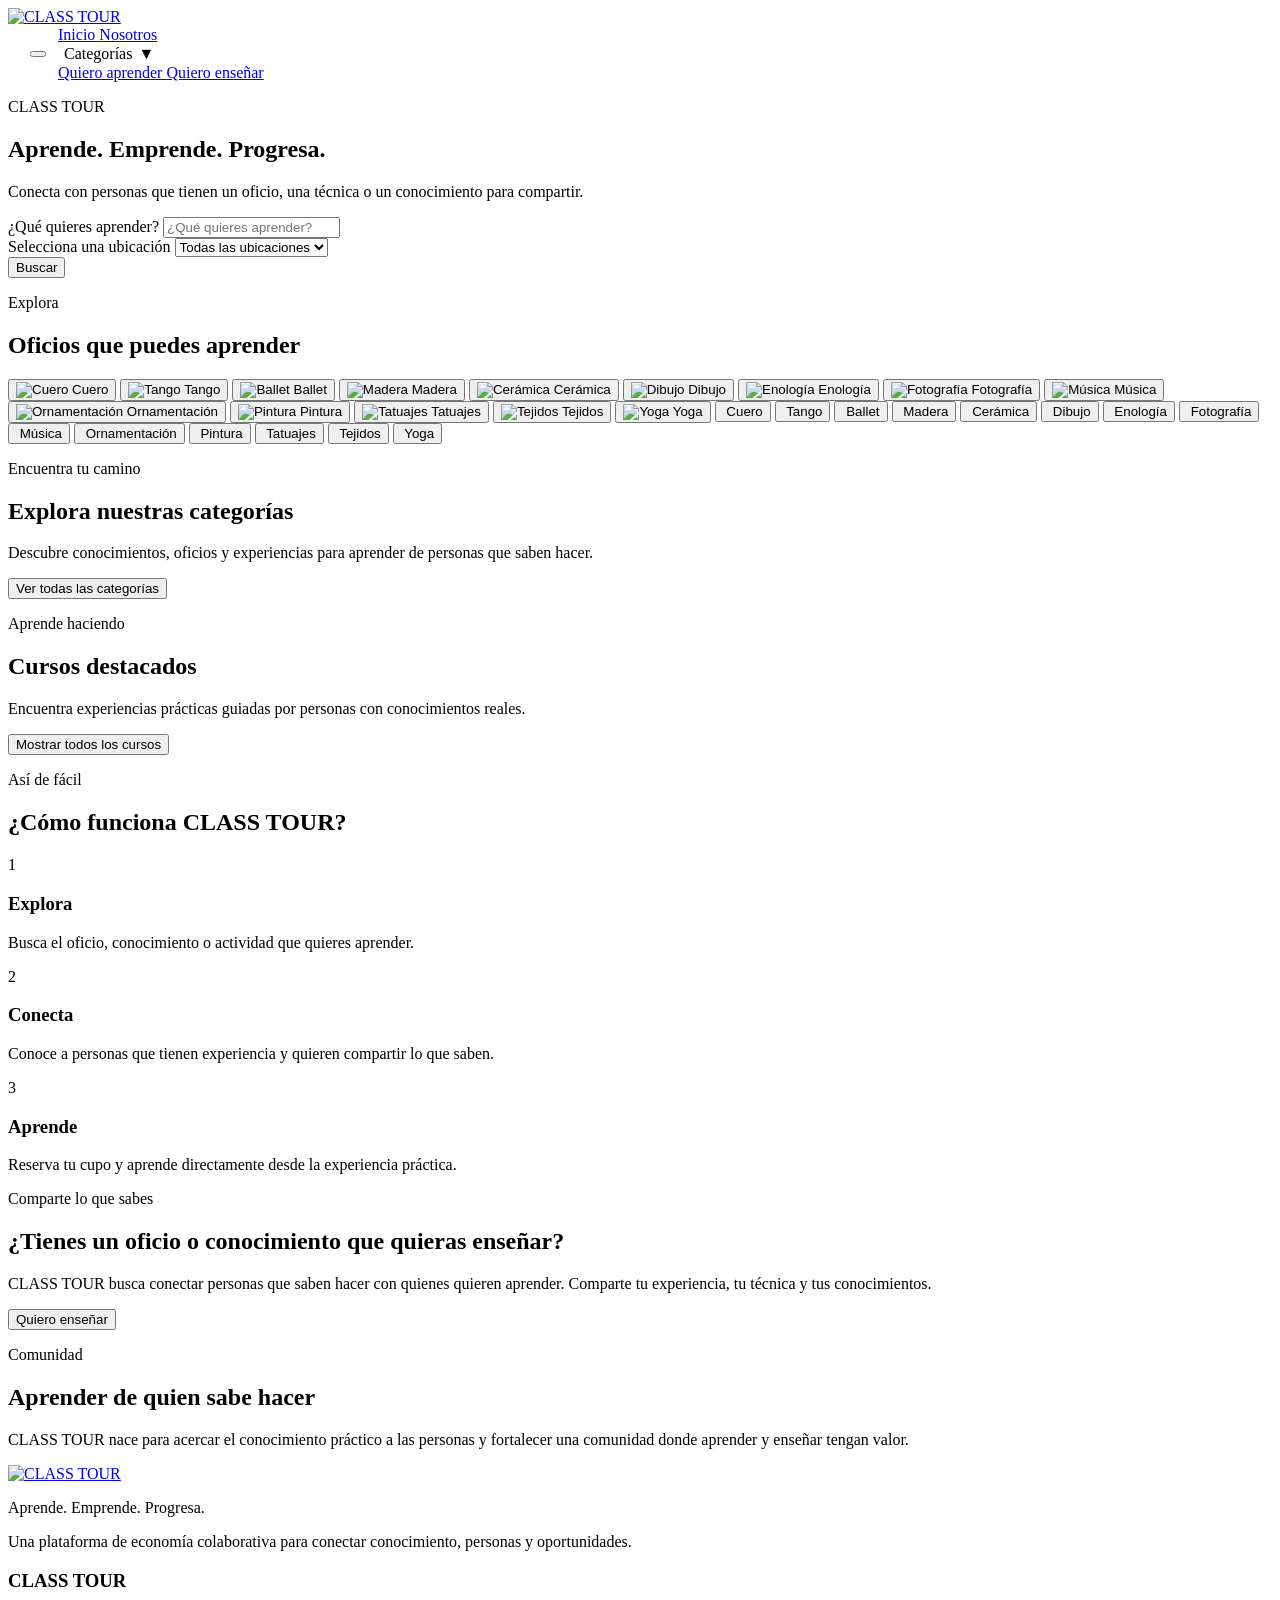
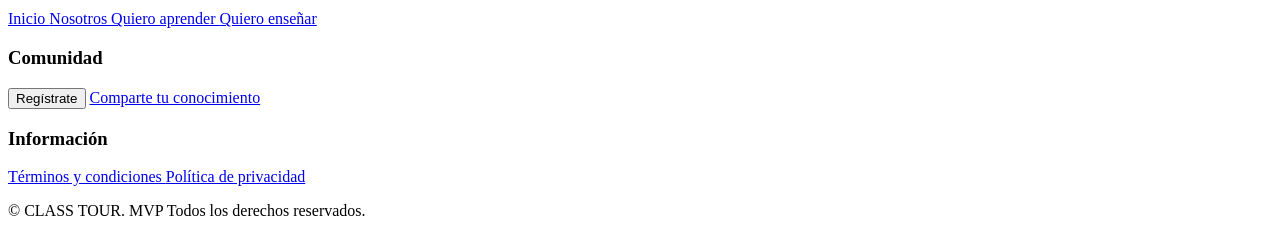
==== index.html @ 89c0c26c "Add files via upload" ====
<!DOCTYPE html>
<html lang="es">
<head>
  <meta charset="UTF-8">

  <meta
    name="viewport"
    content="width=device-width, initial-scale=1.0"
  >

  <meta
    name="description"
    content="CLASS TOUR - Aprende, enseña y comparte conocimientos prácticos."
  >

  <meta name="theme-color" content="#173f32">

  <link rel="icon" href="data:image/svg+xml,%3Csvg xmlns='http://www.w3.org/2000/svg' viewBox='0 0 64 64'%3E%3Crect width='64' height='64' rx='14' fill='%23173f32'/%3E%3Ctext x='32' y='43' font-family='Georgia,serif' font-size='30' font-weight='700' text-anchor='middle' fill='%23f7f5ef'%3ECT%3C/text%3E%3C/svg%3E">

  <!-- Al compartir el enlace (WhatsApp, redes) -->
  <meta property="og:type" content="website">
  <meta property="og:site_name" content="CLASS TOUR">
  <meta property="og:locale" content="es_CO">
  <meta property="og:title" content="CLASS TOUR | Aprende. Emprende. Progresa.">
  <meta
    property="og:description"
    content="Conecta con personas que tienen un oficio, una técnica o un conocimiento para compartir."
  >
  <!--
    Cuando publiques el sitio, agrega también:
    <meta property="og:url" content="https://TU-DOMINIO/">
    <meta property="og:image" content="https://TU-DOMINIO/assets/img/og-classtour.jpg">
    <link rel="canonical" href="https://TU-DOMINIO/">
    (la imagen og debe medir aprox. 1200 x 630 px)
  -->

  <title>CLASS TOUR | Aprende. Emprende. Progresa.</title>

  <link
    rel="stylesheet"
    href="css/styles.css"
  >

  <style>
    /* =========================================================
       HEADER
    ========================================================= */

    .site-header {
      transition:
        transform 0.35s ease,
        opacity 0.35s ease;
      z-index: 1000;
    }

    .header-hidden {
      transform: translateY(-100%);
      opacity: 0;
      pointer-events: none;
    }

    .header-visible {
      transform: translateY(0);
      opacity: 1;
    }

    .header-tools {
      display: flex;
      align-items: center;
      gap: 12px;
    }


    /* =========================================================
       TOP BAR
    ========================================================= */

    #topBar {
      display: flex;
      align-items: center;
      gap: 10px;
    }

    #topBar a {
      text-decoration: none;
    }


    /* =========================================================
       CATEGORY DROPDOWN
    ========================================================= */

    .nav-dropdown {
      position: relative;
    }

    .nav-dropdown-btn {
      display: inline-flex;
      align-items: center;
      gap: 6px;
      cursor: pointer;
      border: 0;
      background: transparent;
      font: inherit;
    }

    .nav-dropdown-menu {
      position: absolute;
      top: calc(100% + 10px);
      left: 50%;
      transform: translateX(-50%) translateY(-8px);

      min-width: 280px;
      max-width: 360px;
      max-height: 70vh;
      overflow-y: auto;

      padding: 10px;

      background: #ffffff;
      border-radius: 14px;
      box-shadow: 0 12px 35px rgba(0, 0, 0, 0.15);

      opacity: 0;
      visibility: hidden;
      pointer-events: none;

      transition:
        opacity 0.2s ease,
        transform 0.2s ease,
        visibility 0.2s ease;

      z-index: 2000;
    }

    .nav-dropdown-menu.open {
      opacity: 1;
      visibility: visible;
      pointer-events: auto;
      transform: translateX(-50%) translateY(0);
    }

    .categoria-opcion {
      width: 100%;
      display: block;

      padding: 10px 12px;
      margin: 2px 0;

      border: 0;
      border-radius: 9px;

      background: transparent;
      color: inherit;

      text-align: left;
      font: inherit;

      cursor: pointer;
    }

    .categoria-opcion:hover,
    .categoria-opcion:focus-visible {
      background: rgba(23, 63, 50, 0.08);
      outline: none;
    }

    .dropdown-arrow {
      display: inline-block;
      transition: transform 0.2s ease;
    }

    .nav-dropdown-btn[aria-expanded="true"] .dropdown-arrow {
      transform: rotate(180deg);
    }


    /* =========================================================
       OFICIOS
    ========================================================= */

    .oficio {
      cursor: pointer;
    }

    .oficio:focus-visible {
      outline: 3px solid rgba(23, 63, 50, 0.35);
      outline-offset: 3px;
    }


    /* =========================================================
       BOTONES DE "QUIERO ENSEÑAR"
    ========================================================= */

    [data-teach-trigger] {
      cursor: pointer;
    }


    /* =========================================================
       UTILIDADES
    ========================================================= */

    .hidden {
      display: none !important;
    }


    /* =========================================================
       RESPONSIVE
    ========================================================= */

    @media (max-width: 900px) {

      .header-tools {
        gap: 8px;
      }

      .nav-dropdown-menu {
        left: auto;
        right: 0;
        transform: translateY(-8px);
      }

      .nav-dropdown-menu.open {
        transform: translateY(0);
      }

    }


    @media (max-width: 700px) {

      .nav-dropdown-menu {
        position: fixed;
        top: 70px;
        left: 10px;
        right: 10px;

        width: auto;
        max-width: none;

        transform: translateY(-8px);
      }

      .nav-dropdown-menu.open {
        transform: translateY(0);
      }

    }

  </style>
</head>


<body>


  <!-- =======================================================
       HEADER
  ======================================================== -->

  <header
    class="site-header header-visible"
    id="siteHeader"
  >

    <div class="header-inner">


      <!-- LOGO -->

      <a
        href="index.html"
        class="brand"
        aria-label="CLASS TOUR - Inicio"
      >

        <img
          src="assets/img/logo-classtour.png"
          alt="CLASS TOUR"
        >

      </a>


      <!-- HERRAMIENTAS DEL HEADER -->

      <div class="header-tools">


        <!-- REDES SOCIALES -->

               <div
          id="topBar"
          aria-label="Redes sociales"
        >
          <a
            href="https://www.facebook.com/profile.php?id=61594292883272"
            target="_blank"
            rel="noopener noreferrer"
            aria-label="Facebook"
            title="Facebook"
            class="social-btn social-fb"
          >
            <svg viewBox="0 0 24 24" fill="currentColor" aria-hidden="true"><path d="M24 12.073c0-6.627-5.373-12-12-12s-12 5.373-12 12c0 5.99 4.388 10.954 10.125 11.854v-8.385H7.078v-3.47h3.047V9.43c0-3.007 1.792-4.669 4.533-4.669 1.312 0 2.686.235 2.686.235v2.953H15.83c-1.491 0-1.956.925-1.956 1.874v2.25h3.328l-.532 3.47h-2.796v8.385C19.612 23.027 24 18.062 24 12.073z"/></svg>
          </a>

          <a
            href="https://www.instagram.com/classtouraprendizaje/"
            target="_blank"
            rel="noopener noreferrer"
            aria-label="Instagram"
            title="Instagram"
            class="social-btn social-ig"
          >
            <svg viewBox="0 0 24 24" fill="currentColor" aria-hidden="true"><path d="M12 2.163c3.204 0 3.584.012 4.85.07 3.252.148 4.771 1.691 4.919 4.919.058 1.265.069 1.645.069 4.849 0 3.205-.012 3.584-.069 4.849-.149 3.225-1.664 4.771-4.919 4.919-1.266.058-1.644.07-4.85.07-3.204 0-3.584-.012-4.849-.07-3.26-.149-4.771-1.699-4.919-4.92-.058-1.265-.07-1.644-.07-4.849 0-3.204.013-3.583.07-4.849.149-3.227 1.664-4.771 4.919-4.919 1.266-.057 1.645-.069 4.849-.069zm0-2.163c-3.259 0-3.667.014-4.947.072-4.358.2-6.78 2.618-6.98 6.98-.059 1.281-.073 1.689-.073 4.948 0 3.259.014 3.668.072 4.948.2 4.358 2.618 6.78 6.98 6.98 1.281.058 1.689.072 4.948.072 3.259 0 3.668-.014 4.948-.072 4.351-.2 6.78-2.618 6.98-6.98.059-1.28.073-1.689.073-4.948 0-3.259-.014-3.667-.072-4.947-.196-4.354-2.617-6.78-6.979-6.98-1.281-.059-1.69-.073-4.949-.073zm0 5.838c-3.403 0-6.162 2.759-6.162 6.162s2.759 6.163 6.162 6.163 6.162-2.759 6.162-6.163c0-3.403-2.759-6.162-6.162-6.162zm0 10.162c-2.209 0-4-1.79-4-4 0-2.209 1.791-4 4-4s4 1.791 4 4c0 2.21-1.791 4-4 4zm6.406-11.845c-.796 0-1.441.645-1.441 1.44s.645 1.44 1.441 1.44c.795 0 1.439-.645 1.439-1.44s-.644-1.44-1.439-1.44z"/></svg>
          </a>

        </div>

        <!-- NAVEGACIÓN -->

        <button
          type="button"
          class="nav-toggle"
          id="navToggle"
          aria-label="Abrir menú"
          aria-expanded="false"
          aria-controls="mainNav"
        >
          <span class="nav-toggle-bar"></span>
          <span class="nav-toggle-bar"></span>
          <span class="nav-toggle-bar"></span>
        </button>

        <nav
          class="desktop-nav"
          id="mainNav"
          aria-label="Navegación principal"
        >

          <a href="index.html">
            Inicio
          </a>

          <a href="nosotros.html">
            Nosotros
          </a>


          <!-- CATEGORÍAS -->

          <div class="nav-dropdown">

            <button
              type="button"
              class="nav-dropdown-btn"
              id="categoriasBtn"
              aria-expanded="false"
              aria-controls="categoriasMenu"
            >

              Categorías

              <span
                class="dropdown-arrow"
                aria-hidden="true"
              >
                ▼
              </span>

            </button>


            <!--
              IMPORTANTE:
              app.js genera automáticamente aquí
              las 28 categorías principales.
            -->

            <div
              class="nav-dropdown-menu"
              id="categoriasMenu"
              role="menu"
              aria-hidden="true"
            ></div>

          </div>


          <!-- QUIERO APRENDER -->

          <a href="#destacados">
            Quiero aprender
          </a>


          <!-- QUIERO ENSEÑAR -->

          <a
            href="#ensenar"
            data-teach-trigger
            aria-label="Abrir formulario para enseñar en CLASS TOUR"
          >
            Quiero enseñar
          </a>

        </nav>

      </div>

    </div>

  </header>


  <!-- =======================================================
       HERO / INICIO
  ======================================================== -->

  <main>


    <section
      class="hero"
      id="inicio"
    >

      <div class="hero-content">

        <p class="hero-eyebrow">
          CLASS TOUR
        </p>

        <h1>
          Aprende. Emprende. Progresa.
        </h1>

        <p>
          Conecta con personas que tienen un oficio,
          una técnica o un conocimiento para compartir.
        </p>


        <!-- BUSCADOR -->

        <form
          id="searchForm"
          class="search-form"
          role="search"
        >

          <div class="search-field">

            <label
              for="searchInput"
              class="sr-only"
            >
              ¿Qué quieres aprender?
            </label>

            <input
              type="search"
              id="searchInput"
              name="search"
              placeholder="¿Qué quieres aprender?"
              autocomplete="off"
            >

          </div>


          <div class="search-field">

            <label
              for="locationSelect"
              class="sr-only"
            >
              Selecciona una ubicación
            </label>

            <select
              id="locationSelect"
              name="location"
            >

              <option value="">
                Todas las ubicaciones
              </option>

              <option value="Chía">
                Chía
              </option>
              
              <option value="Tabio">
                Tabio
              </option>

              <option value="Tenjo">
                Tenjo
              </option>
              
              <option value="Cajica">
                Cajica
              </option>

              <option value="Bogotá">
                Bogotá
              </option>

            </select>

          </div>


          <button type="submit">
            Buscar
          </button>

        </form>

      </div>

    </section>


    <!-- =====================================================
         OFICIOS
    ====================================================== -->

    <section
      class="oficios-section"
      aria-labelledby="oficiosTitle"
    >

      <div class="section-heading">

        <p class="eyebrow">
          Explora
        </p>

        <h2 id="oficiosTitle">
          Oficios que puedes aprender
        </h2>

      </div>


      <div
        class="oficios-marquee"
        aria-label="Explorar oficios"
      >

        <div class="oficios-track">


          <!-- PRIMER GRUPO -->

          <button
            class="oficio oficio-card"
            type="button"
            data-oficio="Cuero"
          >

            <img
              src="assets/img/artesano_de_cuero.jpg"
              alt="Cuero" loading="lazy" decoding="async"
            >

            <span>
              Cuero
            </span>

          </button>


          <button
            class="oficio oficio-card"
            type="button"
            data-oficio="Tango"
          >

            <img
              src="assets/img/baile_tango.jpg"
              alt="Tango" loading="lazy" decoding="async"
            >

            <span>
              Tango
            </span>

          </button>


          <button
            class="oficio oficio-card"
            type="button"
            data-oficio="Ballet"
          >

            <img
              src="assets/img/ballet.jpg"
              alt="Ballet" loading="lazy" decoding="async"
            >

            <span>
              Ballet
            </span>

          </button>


          <button
            class="oficio oficio-card"
            type="button"
            data-oficio="Madera"
          >

            <img
              src="assets/img/cepillo_madera.jpg"
              alt="Madera" loading="lazy" decoding="async"
            >

            <span>
              Madera
            </span>

          </button>


          <button
            class="oficio oficio-card"
            type="button"
            data-oficio="Cerámica"
          >

            <img
              src="assets/img/ceramica.jpg"
              alt="Cerámica" loading="lazy" decoding="async"
            >

            <span>
              Cerámica
            </span>

          </button>


          <button
            class="oficio oficio-card"
            type="button"
            data-oficio="Dibujo"
          >

            <img
              src="assets/img/dibujo.jpg"
              alt="Dibujo" loading="lazy" decoding="async"
            >

            <span>
              Dibujo
            </span>

          </button>


          <button
            class="oficio oficio-card"
            type="button"
            data-oficio="Enología"
          >

            <img
              src="assets/img/enologo.jpg"
              alt="Enología" loading="lazy" decoding="async"
            >

            <span>
              Enología
            </span>

          </button>


          <button
            class="oficio oficio-card"
            type="button"
            data-oficio="Fotografía"
          >

            <img
              src="assets/img/fotografia.jpg"
              alt="Fotografía" loading="lazy" decoding="async"
            >

            <span>
              Fotografía
            </span>

          </button>


          <button
            class="oficio oficio-card"
            type="button"
            data-oficio="Música"
          >

            <img
              src="assets/img/musicos.jpg"
              alt="Música" loading="lazy" decoding="async"
            >

            <span>
              Música
            </span>

          </button>


          <button
            class="oficio oficio-card"
            type="button"
            data-oficio="Ornamentación"
          >

            <img
              src="assets/img/ornamentador.jpg"
              alt="Ornamentación" loading="lazy" decoding="async"
            >

            <span>
              Ornamentación
            </span>

          </button>


          <button
            class="oficio oficio-card"
            type="button"
            data-oficio="Pintura"
          >

            <img
              src="assets/img/pintura.jpg"
              alt="Pintura" loading="lazy" decoding="async"
            >

            <span>
              Pintura
            </span>

          </button>


          <button
            class="oficio oficio-card"
            type="button"
            data-oficio="Tatuajes"
          >

            <img
              src="assets/img/tatuador.jpg"
              alt="Tatuajes" loading="lazy" decoding="async"
            >

            <span>
              Tatuajes
            </span>

          </button>


          <button
            class="oficio oficio-card"
            type="button"
            data-oficio="Tejidos"
          >

            <img
              src="assets/img/tejidos.jpg"
              alt="Tejidos" loading="lazy" decoding="async"
            >

            <span>
              Tejidos
            </span>

          </button>


          <button
            class="oficio oficio-card"
            type="button"
            data-oficio="Yoga"
          >

            <img
              src="assets/img/yoga.jpg"
              alt="Yoga" loading="lazy" decoding="async"
            >

            <span>
              Yoga
            </span>

          </button>


          <!-- SEGUNDO GRUPO (duplicado para el marquee) -->

          <button
            class="oficio oficio-card"
            type="button"
            data-oficio="Cuero"
            aria-hidden="true"
            tabindex="-1"
          >

            <img
              src="assets/img/artesano_de_cuero.jpg"
              alt="" loading="lazy" decoding="async"
            >

            <span>
              Cuero
            </span>

          </button>


          <button
            class="oficio oficio-card"
            type="button"
            data-oficio="Tango"
            aria-hidden="true"
            tabindex="-1"
          >

            <img
              src="assets/img/baile_tango.jpg"
              alt="" loading="lazy" decoding="async"
            >

            <span>
              Tango
            </span>

          </button>


          <button
            class="oficio oficio-card"
            type="button"
            data-oficio="Ballet"
            aria-hidden="true"
            tabindex="-1"
          >

            <img
              src="assets/img/ballet.jpg"
              alt="" loading="lazy" decoding="async"
            >

            <span>
              Ballet
            </span>

          </button>


          <button
            class="oficio oficio-card"
            type="button"
            data-oficio="Madera"
            aria-hidden="true"
            tabindex="-1"
          >

            <img
              src="assets/img/cepillo_madera.jpg"
              alt="" loading="lazy" decoding="async"
            >

            <span>
              Madera
            </span>

          </button>


          <button
            class="oficio oficio-card"
            type="button"
            data-oficio="Cerámica"
            aria-hidden="true"
            tabindex="-1"
          >

            <img
              src="assets/img/ceramica.jpg"
              alt="" loading="lazy" decoding="async"
            >

            <span>
              Cerámica
            </span>

          </button>


          <button
            class="oficio oficio-card"
            type="button"
            data-oficio="Dibujo"
            aria-hidden="true"
            tabindex="-1"
          >

            <img
              src="assets/img/dibujo.jpg"
              alt="" loading="lazy" decoding="async"
            >

            <span>
              Dibujo
            </span>

          </button>


          <button
            class="oficio oficio-card"
            type="button"
            data-oficio="Enología"
            aria-hidden="true"
            tabindex="-1"
          >

            <img
              src="assets/img/enologo.jpg"
              alt="" loading="lazy" decoding="async"
            >

            <span>
              Enología
            </span>

          </button>


          <button
            class="oficio oficio-card"
            type="button"
            data-oficio="Fotografía"
            aria-hidden="true"
            tabindex="-1"
          >

            <img
              src="assets/img/fotografia.jpg"
              alt="" loading="lazy" decoding="async"
            >

            <span>
              Fotografía
            </span>

          </button>


          <button
            class="oficio oficio-card"
            type="button"
            data-oficio="Música"
            aria-hidden="true"
            tabindex="-1"
          >

            <img
              src="assets/img/musicos.jpg"
              alt="" loading="lazy" decoding="async"
            >

            <span>
              Música
            </span>

          </button>


          <button
            class="oficio oficio-card"
            type="button"
            data-oficio="Ornamentación"
            aria-hidden="true"
            tabindex="-1"
          >

            <img
              src="assets/img/ornamentador.jpg"
              alt="" loading="lazy" decoding="async"
            >

            <span>
              Ornamentación
            </span>

          </button>


          <button
            class="oficio oficio-card"
            type="button"
            data-oficio="Pintura"
            aria-hidden="true"
            tabindex="-1"
          >

            <img
              src="assets/img/pintura.jpg"
              alt="" loading="lazy" decoding="async"
            >

            <span>
              Pintura
            </span>

          </button>


          <button
            class="oficio oficio-card"
            type="button"
            data-oficio="Tatuajes"
            aria-hidden="true"
            tabindex="-1"
          >

            <img
              src="assets/img/tatuador.jpg"
              alt="" loading="lazy" decoding="async"
            >

            <span>
              Tatuajes
            </span>

          </button>


          <button
            class="oficio oficio-card"
            type="button"
            data-oficio="Tejidos"
            aria-hidden="true"
            tabindex="-1"
          >

            <img
              src="assets/img/tejidos.jpg"
              alt="" loading="lazy" decoding="async"
            >

            <span>
              Tejidos
            </span>

          </button>


          <button
            class="oficio oficio-card"
            type="button"
            data-oficio="Yoga"
            aria-hidden="true"
            tabindex="-1"
          >

            <img
              src="assets/img/yoga.jpg"
              alt="" loading="lazy" decoding="async"
            >

            <span>
              Yoga
            </span>

          </button>

        </div>

      </div>

    </section>


    <!-- =====================================================
         CATEGORÍAS
    ====================================================== -->

    <section
      class="categories-section"
      id="categorias"
      aria-labelledby="categoriasTitle"
    >

      <div class="section-heading">

        <p class="eyebrow">
          Encuentra tu camino
        </p>

        <h2 id="categoriasTitle">
          Explora nuestras categorías
        </h2>

        <p>
          Descubre conocimientos, oficios y experiencias
          para aprender de personas que saben hacer.
        </p>

      </div>


      <!--
        app.js genera aquí las 28 categorías principales.
      -->

      <div
        id="categoryGrid"
        class="category-grid"
      ></div>


      <div class="section-actions">

        <button
          type="button"
          id="allCategoriesBtn"
        >
          Ver todas las categorías
        </button>

      </div>

    </section>


    <!-- =====================================================
         CURSOS DESTACADOS
    ====================================================== -->

    <section
      class="courses-section"
      id="destacados"
      aria-labelledby="destacadosTitle"
    >

      <div class="section-heading">

        <p class="eyebrow">
          Aprende haciendo
        </p>

        <h2 id="destacadosTitle">
          Cursos destacados
        </h2>

        <p>
          Encuentra experiencias prácticas guiadas
          por personas con conocimientos reales.
        </p>

      </div>


      <div
        id="courseGrid"
        class="course-grid"
      ></div>


      <div
        id="emptyState"
        class="empty-state hidden"
      >

        <h3>
          No encontramos cursos
        </h3>

        <p>
          Intenta cambiar tu búsqueda o explorar
          todas las opciones disponibles.
        </p>

        <button
          type="button"
          id="clearSearchBtn"
        >
          Limpiar búsqueda
        </button>

      </div>


      <div class="section-actions">

        <button
          type="button"
          id="showAllBtn"
        >
          Mostrar todos los cursos
        </button>

      </div>

    </section>


    <!-- =====================================================
         CÓMO FUNCIONA
    ====================================================== -->

    <section
      class="how-section"
      aria-labelledby="howTitle"
    >

      <div class="section-heading">

        <p class="eyebrow">
          Así de fácil
        </p>

        <h2 id="howTitle">
          ¿Cómo funciona CLASS TOUR?
        </h2>

      </div>


      <div class="how-grid">

        <article class="how-card">

          <span class="how-number" aria-hidden="true">1</span>

          <h3>
            Explora
          </h3>

          <p>
            Busca el oficio, conocimiento o actividad
            que quieres aprender.
          </p>

        </article>


        <article class="how-card">

          <span class="how-number" aria-hidden="true">2</span>

          <h3>
            Conecta
          </h3>

          <p>
            Conoce a personas que tienen experiencia
            y quieren compartir lo que saben.
          </p>

        </article>


        <article class="how-card">

          <span class="how-number" aria-hidden="true">3</span>

          <h3>
            Aprende
          </h3>

          <p>
            Reserva tu cupo y aprende directamente
            desde la experiencia práctica.
          </p>

        </article>

      </div>

    </section>


    <!-- =====================================================
         QUIERO ENSEÑAR
    ====================================================== -->

    <section
      class="teacher-section"
      id="ensenar"
      aria-labelledby="teachTitle"
    >

      <div class="teacher-content">

        <p class="eyebrow">
          Comparte lo que sabes
        </p>

        <h2 id="teachTitle">
          ¿Tienes un oficio o conocimiento
          que quieras enseñar?
        </h2>

        <p>
          CLASS TOUR busca conectar personas que saben hacer
          con quienes quieren aprender. Comparte tu experiencia,
          tu técnica y tus conocimientos.
        </p>


        <button
          type="button"
          id="teachBtn"
        >
          Quiero enseñar
        </button>

      </div>

    </section>


    <!-- =====================================================
         CONFIANZA
    ====================================================== -->

    <section
      class="trust-section"
      aria-labelledby="trustTitle"
    >

      <div class="section-heading">

        <p class="eyebrow">
          Comunidad
        </p>

        <h2 id="trustTitle">
          Aprender de quien sabe hacer
        </h2>

        <p>
          CLASS TOUR nace para acercar el conocimiento práctico
          a las personas y fortalecer una comunidad donde
          aprender y enseñar tengan valor.
        </p>

      </div>

    </section>

  </main>


  <!-- =======================================================
       FOOTER
  ======================================================== -->

  <footer class="site-footer">

    <div class="footer-inner">


      <!-- MARCA -->

      <div class="footer-brand">

        <a
          href="index.html"
          aria-label="CLASS TOUR - Inicio"
        >

          <img
            src="assets/img/logo-classtour.png"
            alt="CLASS TOUR"
          >

        </a>

        <p>
          Aprende. Emprende. Progresa.
        </p>

        <p>
          Una plataforma de economía colaborativa para conectar conocimiento,
  personas y oportunidades.
        </p>

      </div>


      <!-- CLASS TOUR -->

      <div class="footer-column">

        <h3>
          CLASS TOUR
        </h3>

        <a href="index.html">
          Inicio
        </a>

        <a href="nosotros.html">
          Nosotros
        </a>

        <a href="#destacados">
          Quiero aprender
        </a>

        <a
          href="#ensenar"
          data-teach-trigger
        >
          Quiero enseñar
        </a>

      </div>


      <!-- COMUNIDAD -->

      <div class="footer-column">

        <h3>
          Comunidad
        </h3>

        <button
          type="button"
          id="footerRegisterBtn"
        >
          Regístrate
        </button>

        <a
          href="#ensenar"
          data-teach-trigger
        >
          Comparte tu conocimiento
        </a>

      </div>


      <!-- LEGAL -->

      <div class="footer-column">

        <h3>
          Información
        </h3>

        <a href="terminos.html">
          Términos y condiciones
        </a>

        <a href="privacidad.html">
          Política de privacidad
        </a>

      </div>

    </div>


    <!-- COPYRIGHT -->

    <div class="footer-bottom">

      <p>
        © <span id="year"></span>
        CLASS TOUR. MVP Todos los derechos reservados.
      </p>

    </div>

  </footer>


  <!-- =======================================================
       MODAL PRINCIPAL
  ======================================================== -->

  <div
    class="modal hidden"
    id="modal"
    role="dialog"
    aria-modal="true"
    aria-labelledby="modalTitle"
    aria-hidden="true"
  >

    <div
      class="modal-backdrop"
      id="modalBackdrop"
    ></div>


    <div class="modal-box">

      <button
        type="button"
        class="modal-close"
        id="modalClose"
        aria-label="Cerrar"
      >
        ×
      </button>


      <div id="modalContent">
        <!--
          Aquí app.js inyectará el contenido dinámico.
          El <h2 id="modalTitle"> se crea al abrir el modal.
        -->
      </div>

    </div>

  </div>


  <!-- =======================================================
       APP JS
  ======================================================== -->

  <script src="js/nav.js" defer></script>

  <script
    src="js/app.js"
    defer
  ></script>


  <!-- =======================================================
       SMART HEADER
       (el modal de "Quiero enseñar" lo maneja app.js)
  ======================================================== -->

  <script>

    document.addEventListener("DOMContentLoaded", function () {

      /* =====================================================
         SMART HEADER
      ===================================================== */

      const header = document.getElementById("siteHeader");

      if (header) {

        let lastScrollY = window.scrollY;

        window.addEventListener(
          "scroll",
          function () {

            const currentScrollY = window.scrollY;

            if (currentScrollY <= 20) {

              header.classList.remove("header-hidden");
              header.classList.add("header-visible");

            } else if (currentScrollY > lastScrollY) {

              header.classList.add("header-hidden");
              header.classList.remove("header-visible");

            } else {

              header.classList.remove("header-hidden");
              header.classList.add("header-visible");

            }

            lastScrollY = currentScrollY;

          },
          { passive: true }
        );

      }

    });

  </script>

</body>
</html>
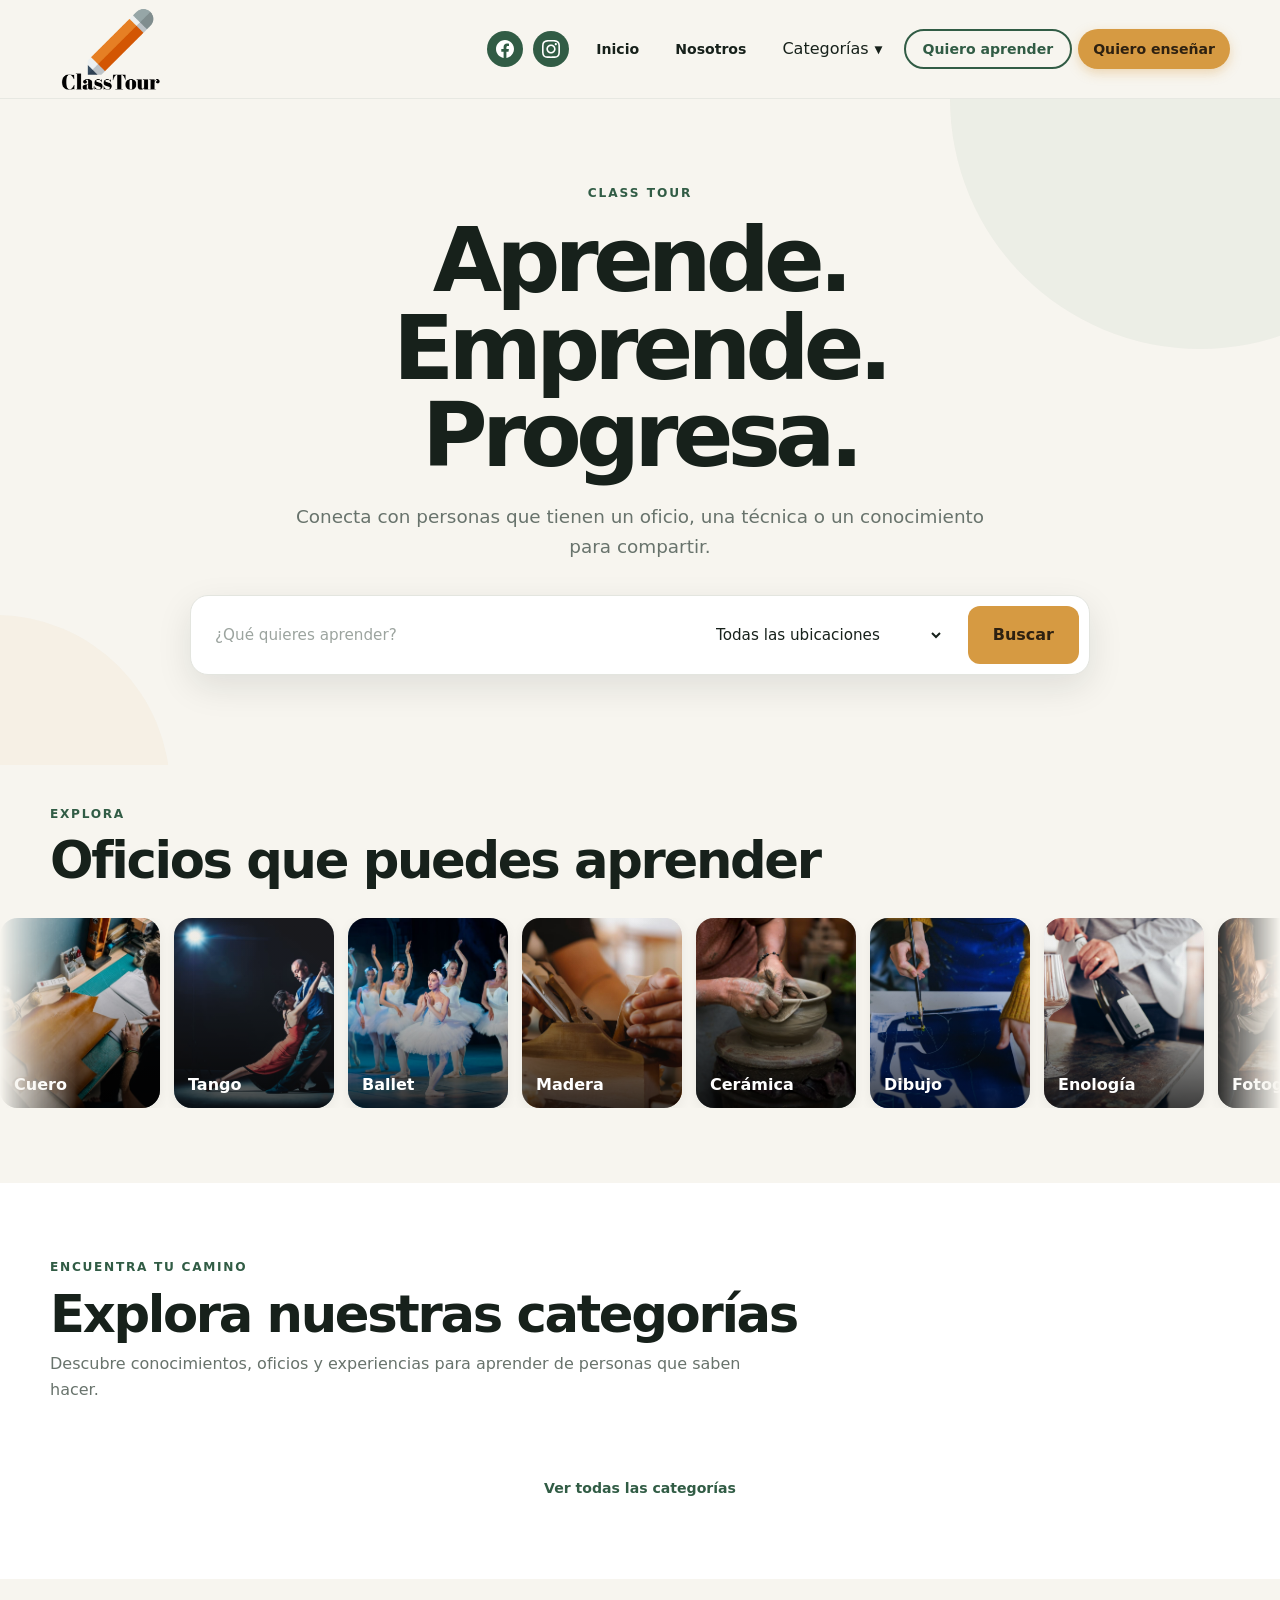
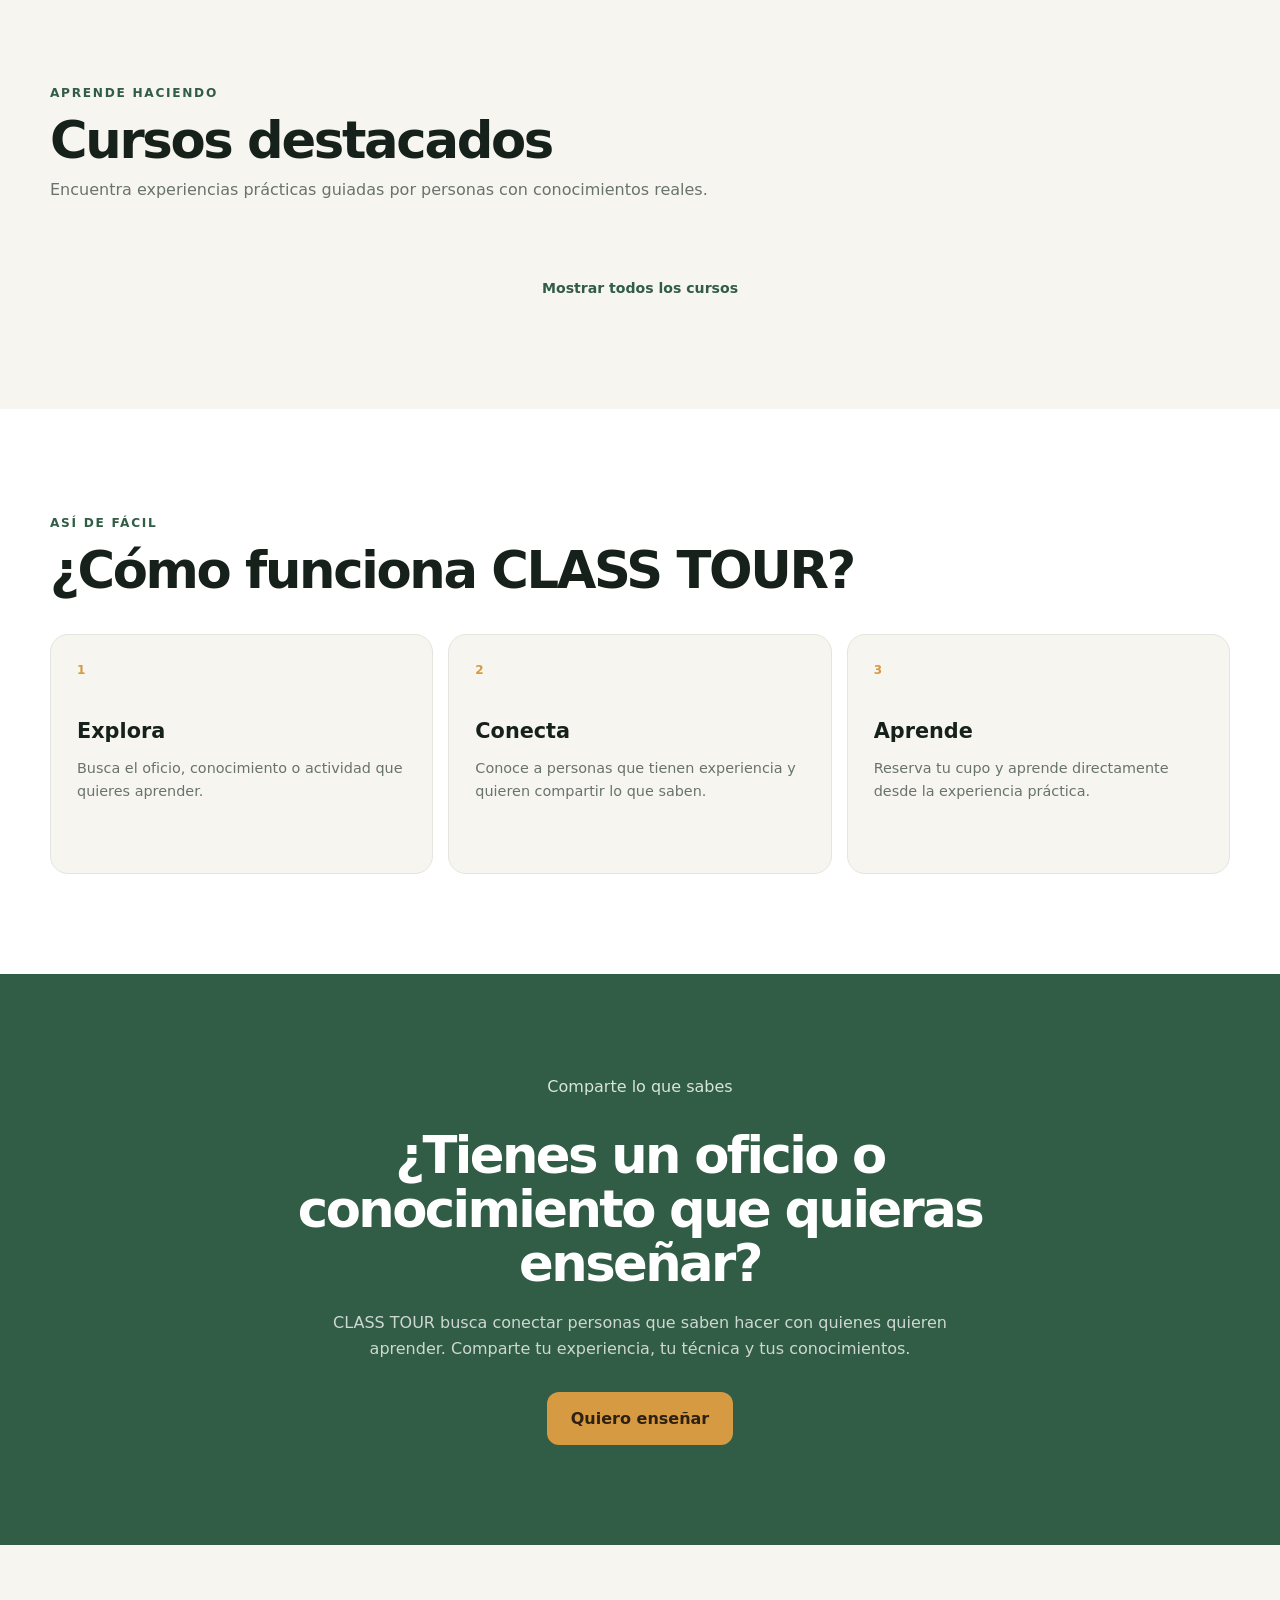
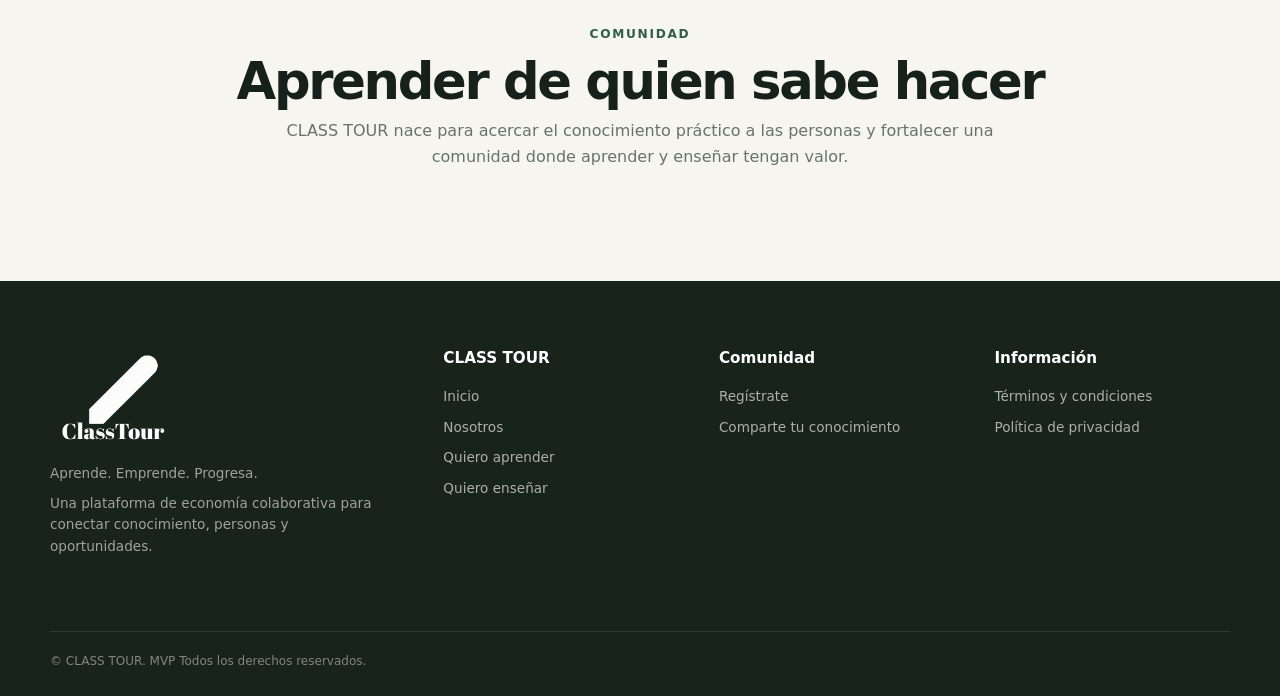
==== commit bf202016: "Simplify stylesheet link in index.html" ====
--- a/index.html
+++ b/index.html
@@ -36,10 +36,7 @@
 
   <title>CLASS TOUR | Aprende. Emprende. Progresa.</title>
 
-  <link
-    rel="stylesheet"
-    href="css/styles.css"
-  >
+  <link rel="stylesheet" href="styles.css">
 
   <style>
     /* =========================================================
@@ -1607,4 +1604,4 @@
   </script>
 
 </body>
-</html>+</html>
--- a/styles.css
+++ b/styles.css
@@ -0,0 +1,3302 @@
+/* =========================================================
+   CLASS TOUR - STYLES.CSS
+   MVP
+   ========================================================= */
+
+/* =========================================================
+   VARIABLES
+   ========================================================= */
+
+:root {
+  --ink: #17211b;
+  --muted: #68736c;
+  --paper: #f7f5ef;
+  --card: #ffffff;
+  --line: #e3e5df;
+  --brand: #315c45;
+  --brand-dark: #244534;
+  --accent: #d69a42;
+  --soft: #edf1eb;
+  --white: #ffffff;
+
+  --shadow-sm: 0 4px 14px rgba(23, 33, 27, 0.06);
+  --shadow: 0 12px 35px rgba(23, 33, 27, 0.10);
+  --shadow-lg: 0 25px 70px rgba(23, 33, 27, 0.18);
+
+  --radius-sm: 10px;
+  --radius: 18px;
+  --radius-lg: 28px;
+
+  --max-width: 1180px;
+}
+
+/* =========================================================
+   RESET
+   ========================================================= */
+
+* {
+  box-sizing: border-box;
+}
+
+html {
+  scroll-behavior: smooth;
+}
+
+body {
+  margin: 0;
+  font-family: Inter, ui-sans-serif, system-ui, -apple-system, BlinkMacSystemFont, "Segoe UI", sans-serif;
+  background: var(--paper);
+  color: var(--ink);
+  line-height: 1.6;
+}
+
+body.modal-open {
+  overflow: hidden;
+}
+
+img {
+  display: block;
+  max-width: 100%;
+}
+
+button,
+input,
+select,
+textarea {
+  font: inherit;
+}
+
+button {
+  cursor: pointer;
+}
+
+a {
+  color: inherit;
+  text-decoration: none;
+}
+
+h1,
+h2,
+h3,
+h4,
+p {
+  margin-top: 0;
+}
+
+ul,
+ol {
+  margin-top: 0;
+}
+
+.sr-only {
+  position: absolute;
+  width: 1px;
+  height: 1px;
+  padding: 0;
+  margin: -1px;
+  overflow: hidden;
+  clip: rect(0, 0, 0, 0);
+  white-space: nowrap;
+  border: 0;
+}
+
+.hidden {
+  display: none !important;
+}
+
+/* =========================================================
+   CONTENEDOR
+   ========================================================= */
+
+.container {
+  width: min(var(--max-width), calc(100% - 40px));
+  margin-inline: auto;
+}
+
+/* =========================================================
+   HEADER
+   ========================================================= */
+
+.site-header {
+  position: sticky;
+  top: 0;
+  z-index: 1000;
+  width: 100%;
+  background: rgba(247, 245, 239, 0.95);
+  backdrop-filter: blur(14px);
+  border-bottom: 1px solid rgba(227, 229, 223, 0.8);
+  transition: transform 0.35s ease, opacity 0.35s ease;
+}
+
+.site-header.header-hidden {
+  transform: translateY(-100%);
+  opacity: 0;
+  pointer-events: none;
+}
+
+.site-header.header-visible {
+  transform: translateY(0);
+  opacity: 1;
+}
+
+/* =========================================================
+   HEADER INNER
+   ========================================================= */
+
+.header-inner {
+  width: min(var(--max-width), calc(100% - 40px));
+  min-height: 76px;
+  margin-inline: auto;
+  display: flex;
+  align-items: center;
+  justify-content: space-between;
+  gap: 25px;
+}
+
+/* =========================================================
+   LOGO
+   ========================================================= */
+
+.brand {
+  display: flex;
+  align-items: center;
+  justify-content: center;
+  flex-shrink: 0;
+  line-height: 0;
+}
+
+.brand img {
+  width: 120px;
+  height: auto;
+  max-width: 120px;
+}
+
+/* Compatibilidad con versiones anteriores */
+
+.logo-classtour {
+  display: block;
+  width: 105px;
+  height: auto;
+  max-width: 105px;
+}
+
+.brand-slogan {
+  display: block;
+  width: 100%;
+  margin-top: 2px;
+  text-align: center;
+  font-size: 9px;
+  line-height: 1.1;
+  font-weight: 700;
+  color: #123b63;
+  white-space: nowrap;
+}
+
+/* =========================================================
+   HEADER TOOLS
+   ========================================================= */
+
+.header-tools {
+  display: flex;
+  align-items: center;
+  justify-content: flex-end;
+  gap: 22px;
+  min-width: 0;
+}
+
+/* =========================================================
+   SOCIAL TOP BAR
+   ========================================================= */
+
+#topBar {
+  display: flex;
+  align-items: center;
+}
+
+#topBar > a {
+  display: inline-flex;
+  align-items: center;
+  color: var(--muted);
+  font-size: 0.78rem;
+  font-weight: 700;
+  transition: color 0.2s ease, transform 0.2s ease;
+}
+
+#topBar > a:hover {
+  color: var(--brand);
+  transform: translateY(-1px);
+}
+
+/* Compatibilidad con iconos sociales anteriores */
+
+#topBar .follow {
+  list-style: none;
+  margin: 0;
+  padding: 0;
+  display: flex;
+  align-items: center;
+  gap: 18px;
+}
+
+#topBar .follow li {
+  margin: 0;
+  padding: 0;
+}
+
+#topBar .follow li a {
+  display: flex;
+  align-items: center;
+  gap: 8px;
+  text-decoration: none;
+}
+
+#topBar .follow li a .social-logo {
+  width: 32px !important;
+  height: 32px !important;
+  max-width: 32px !important;
+  max-height: 32px !important;
+  object-fit: contain;
+  display: block;
+  border: 0;
+}
+
+#topBar .follow li a span {
+  font-size: 14px;
+  white-space: nowrap;
+}
+
+/* =========================================================
+   NAV
+   ========================================================= */
+
+.desktop-nav {
+  display: flex;
+  align-items: center;
+  gap: 25px;
+}
+
+.desktop-nav > a {
+  position: relative;
+  color: var(--ink);
+  font-size: 0.88rem;
+  font-weight: 700;
+  white-space: nowrap;
+  transition: color 0.2s ease;
+}
+
+.desktop-nav > a:hover {
+  color: var(--brand);
+}
+
+.desktop-nav > a::after {
+  content: "";
+  position: absolute;
+  left: 0;
+  right: 0;
+  bottom: -7px;
+  height: 2px;
+  border-radius: 99px;
+  background: var(--brand);
+  transform: scaleX(0);
+  transform-origin: center;
+  transition: transform 0.2s ease;
+}
+
+.desktop-nav > a:hover::after {
+  transform: scaleX(1);
+}
+
+/* =========================================================
+   CATEGORY DROPDOWN
+   ========================================================= */
+
+.nav-dropdown {
+  position: relative;
+}
+
+.nav-dropdown-btn {
+  display: inline-flex;
+  align-items: center;
+  justify-content: center;
+  gap: 7px;
+  padding: 0;
+  border: 0;
+  background: transparent;
+  color: var(--ink);
+  font-size: 0.88rem;
+  font-weight: 700;
+  white-space: nowrap;
+  transition: color 0.2s ease;
+}
+
+.nav-dropdown-btn:hover {
+  color: var(--brand);
+}
+
+.dropdown-arrow {
+  display: inline-block;
+  font-size: 0.65rem;
+  transition: transform 0.2s ease;
+}
+
+.nav-dropdown-btn[aria-expanded="true"] {
+  color: var(--brand);
+}
+
+.nav-dropdown-btn[aria-expanded="true"] .dropdown-arrow {
+  transform: rotate(180deg);
+}
+
+.nav-dropdown-menu {
+  position: absolute;
+  top: calc(100% + 16px);
+  left: 50%;
+  transform: translateX(-50%) translateY(-8px);
+  width: 340px;
+  max-width: calc(100vw - 30px);
+  max-height: 70vh;
+  overflow-y: auto;
+  padding: 10px;
+  background: var(--white);
+  border: 1px solid var(--line);
+  border-radius: 16px;
+  box-shadow: var(--shadow-lg);
+  opacity: 0;
+  visibility: hidden;
+  pointer-events: none;
+  transition: opacity 0.2s ease, transform 0.2s ease, visibility 0.2s ease;
+  scrollbar-width: thin;
+  z-index: 2000;
+}
+
+.nav-dropdown-menu.open {
+  opacity: 1;
+  visibility: visible;
+  pointer-events: auto;
+  transform: translateX(-50%) translateY(0);
+}
+
+.categoria-opcion {
+  width: 100%;
+  display: block;
+  padding: 11px 13px;
+  margin: 2px 0;
+  border: 0;
+  border-radius: 9px;
+  background: transparent;
+  color: var(--ink);
+  text-align: left;
+  font-size: 0.86rem;
+  font-weight: 650;
+  cursor: pointer;
+  transition: background 0.2s ease, color 0.2s ease, padding-left 0.2s ease;
+}
+
+.categoria-opcion:hover,
+.categoria-opcion:focus-visible {
+  background: var(--soft);
+  color: var(--brand);
+  padding-left: 17px;
+  outline: none;
+}
+
+/* =========================================================
+   HERO
+   ========================================================= */
+
+.hero {
+  position: relative;
+  padding: 80px 0 90px;
+  overflow: hidden;
+  background: var(--paper);
+}
+
+.hero::before {
+  content: "";
+  position: absolute;
+  width: 500px;
+  height: 500px;
+  top: -250px;
+  right: -170px;
+  border-radius: 50%;
+  background: rgba(49, 92, 69, 0.05);
+  pointer-events: none;
+}
+
+.hero::after {
+  content: "";
+  position: absolute;
+  width: 350px;
+  height: 350px;
+  left: -180px;
+  bottom: -200px;
+  border-radius: 50%;
+  background: rgba(214, 154, 66, 0.06);
+  pointer-events: none;
+}
+
+.hero-content {
+  position: relative;
+  z-index: 2;
+  width: min(900px, calc(100% - 40px));
+  margin-inline: auto;
+  text-align: center;
+}
+
+.hero-eyebrow {
+  display: inline-block;
+  margin-bottom: 13px;
+  color: var(--brand);
+  font-size: 0.76rem;
+  font-weight: 900;
+  letter-spacing: 0.16em;
+  text-transform: uppercase;
+}
+
+.hero h1 {
+  max-width: 900px;
+  margin: 0 auto 22px;
+  font-size: clamp(2.8rem, 7vw, 5.7rem);
+  line-height: 0.98;
+  letter-spacing: -0.065em;
+}
+
+.hero-content > p:not(.hero-eyebrow) {
+  max-width: 700px;
+  margin: 0 auto 34px;
+  color: var(--muted);
+  font-size: clamp(1rem, 2vw, 1.15rem);
+}
+
+/* =========================================================
+   SEARCH FORM
+   ========================================================= */
+
+.search-form {
+  display: grid;
+  grid-template-columns: minmax(0, 1.5fr) minmax(180px, 0.8fr) auto;
+  gap: 10px;
+  width: 100%;
+  padding: 10px;
+  background: var(--card);
+  border: 1px solid var(--line);
+  border-radius: var(--radius);
+  box-shadow: var(--shadow);
+  text-align: left;
+}
+
+.search-field {
+  min-width: 0;
+  display: flex;
+  flex-direction: column;
+  justify-content: center;
+  padding: 5px 14px;
+}
+
+.search-field input,
+.search-field select {
+  width: 100%;
+  border: 0;
+  outline: 0;
+  padding: 9px 0;
+  background: transparent;
+  color: var(--ink);
+  font-size: 0.95rem;
+}
+
+.search-field input::placeholder {
+  color: #9ca49f;
+}
+
+.search-field select {
+  cursor: pointer;
+}
+
+.search-field:focus-within {
+  background: rgba(237, 241, 235, 0.45);
+  border-radius: 9px;
+}
+
+.search-field:focus-within input,
+.search-field:focus-within select {
+  color: var(--brand);
+}
+
+.search-form > button {
+  min-height: 58px;
+  padding: 12px 25px;
+  border: 0;
+  border-radius: 12px;
+  background: var(--accent);
+  color: #2e2111;
+  font-weight: 900;
+  transition: transform 0.2s ease, background 0.2s ease, box-shadow 0.2s ease;
+}
+
+.search-form > button:hover {
+  transform: translateY(-2px);
+  background: #c78c38;
+  box-shadow: var(--shadow-sm);
+}
+
+/* Compatibilidad con botón .btn-search */
+
+.btn {
+  border: 0;
+  border-radius: 12px;
+  padding: 12px 20px;
+  font-weight: 800;
+  transition: transform 0.2s ease, background 0.2s ease, box-shadow 0.2s ease;
+}
+
+.btn:hover {
+  transform: translateY(-2px);
+}
+
+.btn-primary {
+  background: var(--brand);
+  color: var(--white);
+}
+
+.btn-primary:hover {
+  background: var(--brand-dark);
+  box-shadow: var(--shadow-sm);
+}
+
+.btn-search {
+  min-height: 58px;
+  background: var(--accent);
+  color: #2e2111;
+}
+
+.btn-search:hover {
+  background: #c78c38;
+}
+
+.btn-light {
+  background: var(--white);
+  color: var(--brand);
+}
+
+.btn-light:hover {
+  background: #f1f4ef;
+}
+
+.btn-full {
+  width: 100%;
+}
+
+/* =========================================================
+   QUICK LINKS
+   ========================================================= */
+
+.quick-links {
+  display: flex;
+  flex-wrap: wrap;
+  justify-content: center;
+  gap: 8px;
+  margin-top: 14px;
+}
+
+.quick-links button {
+  border: 1px solid var(--line);
+  background: rgba(255, 255, 255, 0.6);
+  color: var(--muted);
+  border-radius: 999px;
+  padding: 7px 12px;
+  font-size: 0.85rem;
+  transition: all 0.2s ease;
+}
+
+.quick-links button:hover {
+  color: var(--brand);
+  border-color: rgba(49, 92, 69, 0.35);
+  background: var(--white);
+}
+
+/* =========================================================
+   OFICIOS
+   ========================================================= */
+
+.oficios-section {
+  position: relative;
+  padding: 35px 0 75px;
+  background: var(--paper);
+}
+
+.oficio-heading {
+  width: min(var(--max-width), calc(100% - 40px));
+  margin: 0 auto 25px;
+}
+
+.oficio-heading h2 {
+  margin-bottom: 8px;
+}
+
+.oficio-heading p {
+  max-width: 650px;
+  margin: 0;
+  color: var(--muted);
+}
+
+.oficios-section .section-heading {
+  width: min(var(--max-width), calc(100% - 40px));
+  margin: 0 auto 30px;
+}
+
+/* =========================================================
+   OFICIOS MARQUEE
+   ========================================================= */
+
+.oficios-marquee {
+  width: 100%;
+  overflow: hidden;
+  mask-image: linear-gradient(to right, transparent, black 6%, black 94%, transparent);
+  -webkit-mask-image: linear-gradient(to right, transparent, black 6%, black 94%, transparent);
+}
+
+.oficios-track {
+  display: flex;
+  width: max-content;
+  gap: 14px;
+  animation: oficioMarquee 42s linear infinite;
+}
+
+.oficios-track:hover {
+  animation-play-state: paused;
+}
+
+.oficio {
+  position: relative;
+  width: 160px;
+  height: 190px;
+  flex: 0 0 160px;
+  padding: 0;
+  overflow: hidden;
+  border: 0;
+  border-radius: 18px;
+  background: #ddd;
+  box-shadow: var(--shadow-sm);
+  cursor: pointer;
+}
+
+.oficio::after {
+  content: "";
+  position: absolute;
+  inset: 0;
+  background: linear-gradient(to top, rgba(0, 0, 0, 0.72), rgba(0, 0, 0, 0.02) 70%);
+  pointer-events: none;
+}
+
+.oficio img {
+  width: 100%;
+  height: 100%;
+  object-fit: cover;
+  transition: transform 0.35s ease;
+}
+
+.oficio span {
+  position: absolute;
+  z-index: 2;
+  left: 14px;
+  right: 14px;
+  bottom: 14px;
+  color: var(--white);
+  text-align: left;
+  font-size: 1rem;
+  font-weight: 800;
+  line-height: 1.2;
+}
+
+.oficio:hover img {
+  transform: scale(1.08);
+}
+
+.oficio:focus-visible {
+  outline: 3px solid rgba(49, 92, 69, 0.45);
+  outline-offset: 3px;
+}
+
+@keyframes oficioMarquee {
+  from {
+    transform: translateX(0);
+  }
+
+  to {
+    transform: translateX(-50%);
+  }
+}
+
+/* =========================================================
+   SECTION HEADINGS
+   ========================================================= */
+
+.section-heading {
+  width: min(var(--max-width), calc(100% - 40px));
+  margin: 0 auto 36px;
+  text-align: left;
+}
+
+.section-heading .eyebrow {
+  display: inline-block;
+  margin-bottom: 10px;
+  color: var(--brand);
+  font-size: 0.76rem;
+  font-weight: 900;
+  letter-spacing: 0.14em;
+  text-transform: uppercase;
+}
+
+.section-heading h2 {
+  margin-bottom: 10px;
+  font-size: clamp(2rem, 4vw, 3.2rem);
+  line-height: 1.05;
+  letter-spacing: -0.045em;
+}
+
+.section-heading p {
+  max-width: 720px;
+  margin-bottom: 0;
+  color: var(--muted);
+}
+
+/* =========================================================
+   CATEGORÍAS
+   ========================================================= */
+
+.categories-section {
+  padding: 100px 0;
+  background: var(--white);
+}
+
+.category-grid {
+  width: min(var(--max-width), calc(100% - 40px));
+  margin-inline: auto;
+  display: grid;
+  grid-template-columns: repeat(4, 1fr);
+  gap: 15px;
+}
+
+.category {
+  min-height: 180px;
+  display: flex;
+  flex-direction: column;
+  align-items: flex-start;
+  justify-content: flex-end;
+  gap: 8px;
+  padding: 24px;
+  border: 1px solid var(--line);
+  border-radius: var(--radius);
+  background: var(--card);
+  color: var(--ink);
+  text-align: left;
+  box-shadow: var(--shadow-sm);
+  transition: transform 0.2s ease, box-shadow 0.2s ease, border-color 0.2s ease;
+}
+
+.category:hover {
+  transform: translateY(-5px);
+  border-color: rgba(49, 92, 69, 0.28);
+  box-shadow: var(--shadow);
+}
+
+.category-icon {
+  display: flex;
+  align-items: center;
+  justify-content: center;
+  width: 52px;
+  height: 52px;
+  margin-bottom: auto;
+  border-radius: 15px;
+  background: var(--soft);
+  color: var(--brand);
+  font-size: 1.5rem;
+}
+
+.category strong {
+  font-size: 1.05rem;
+  line-height: 1.25;
+}
+
+.category small {
+  color: var(--muted);
+  line-height: 1.4;
+  font-size: 0.78rem;
+}
+
+.section-actions {
+  width: min(var(--max-width), calc(100% - 40px));
+  margin: 28px auto 0;
+  display: flex;
+  justify-content: center;
+}
+
+.section-actions button {
+  border: 0;
+  padding: 10px 18px;
+  background: transparent;
+  color: var(--brand);
+  font-size: 0.88rem;
+  font-weight: 800;
+  border-radius: 10px;
+  transition: background 0.2s ease, color 0.2s ease;
+}
+
+.section-actions button:hover {
+  background: var(--soft);
+}
+
+/* Cuando app.js agrega .expanded */
+
+.category-grid:not(.expanded) .category:nth-child(n + 9) {
+  display: none;
+}
+
+.category-grid.expanded .category {
+  display: flex;
+}
+
+/* =========================================================
+   CURSOS
+   ========================================================= */
+
+.courses-section {
+  padding: 100px 0;
+  background: var(--paper);
+}
+
+.course-grid {
+  width: min(var(--max-width), calc(100% - 40px));
+  margin-inline: auto;
+  display: grid;
+  grid-template-columns: repeat(4, 1fr);
+  gap: 20px;
+}
+
+.course-card {
+  overflow: hidden;
+  border: 1px solid var(--line);
+  border-radius: var(--radius);
+  background: var(--card);
+  box-shadow: var(--shadow-sm);
+  transition: transform 0.25s ease, box-shadow 0.25s ease;
+}
+
+.course-card:hover {
+  transform: translateY(-5px);
+  box-shadow: var(--shadow);
+}
+
+.course-image {
+  position: relative;
+  height: 230px;
+  background-size: cover;
+  background-position: center;
+}
+
+.course-image::after {
+  content: "";
+  position: absolute;
+  inset: 0;
+  background: linear-gradient(to top, rgba(0, 0, 0, 0.2), transparent);
+}
+
+.course-badge {
+  position: absolute;
+  z-index: 2;
+  top: 14px;
+  left: 14px;
+  padding: 6px 10px;
+  border-radius: 999px;
+  background: rgba(255, 255, 255, 0.94);
+  color: var(--brand);
+  font-size: 0.72rem;
+  font-weight: 800;
+}
+
+.course-info {
+  padding: 20px;
+}
+
+.course-meta {
+  display: flex;
+  align-items: center;
+  justify-content: space-between;
+  gap: 10px;
+  margin-bottom: 10px;
+  color: var(--muted);
+  font-size: 0.78rem;
+  font-weight: 700;
+}
+
+.course-meta span:last-child {
+  color: #a87326;
+}
+
+.course-info h3 {
+  margin-bottom: 5px;
+  font-size: 1.25rem;
+  line-height: 1.15;
+}
+
+.course-tutor {
+  margin-bottom: 12px;
+  color: var(--brand);
+  font-size: 0.85rem;
+  font-weight: 700;
+}
+
+.course-description {
+  min-height: 68px;
+  margin-bottom: 16px;
+  color: var(--muted);
+  font-size: 0.87rem;
+  line-height: 1.55;
+}
+
+.course-details {
+  display: flex;
+  flex-direction: column;
+  gap: 5px;
+  padding: 12px 0;
+  border-top: 1px solid var(--line);
+  border-bottom: 1px solid var(--line);
+  color: var(--muted);
+  font-size: 0.78rem;
+}
+
+.course-footer {
+  display: flex;
+  align-items: flex-end;
+  justify-content: space-between;
+  gap: 15px;
+  padding-top: 16px;
+}
+
+.course-footer small {
+  display: block;
+  color: var(--muted);
+  font-size: 0.7rem;
+}
+
+.course-footer strong {
+  display: block;
+  color: var(--ink);
+  font-size: 1.05rem;
+}
+
+.course-view-btn {
+  padding: 10px 14px;
+  border: 0;
+  border-radius: 10px;
+  background: var(--brand);
+  color: var(--white);
+  font-size: 0.82rem;
+  font-weight: 800;
+  transition: background 0.2s ease, transform 0.2s ease;
+}
+
+.course-view-btn:hover {
+  background: var(--brand-dark);
+  transform: translateY(-2px);
+}
+
+/* =========================================================
+   EMPTY STATE
+   ========================================================= */
+
+.empty-state {
+  width: min(var(--max-width), calc(100% - 40px));
+  margin-inline: auto;
+  padding: 70px 20px;
+  text-align: center;
+  border: 1px dashed var(--line);
+  border-radius: var(--radius);
+  background: var(--white);
+}
+
+.empty-state h3 {
+  margin-bottom: 8px;
+}
+
+.empty-state p {
+  margin-bottom: 20px;
+  color: var(--muted);
+}
+
+.empty-state button {
+  border: 0;
+  padding: 11px 18px;
+  border-radius: 10px;
+  background: var(--brand);
+  color: var(--white);
+  font-weight: 800;
+}
+
+.empty-state button:hover {
+  background: var(--brand-dark);
+}
+
+/* =========================================================
+   HOW IT WORKS
+   ========================================================= */
+
+.how-section {
+  padding: 100px 0;
+  background: var(--white);
+}
+
+.how-grid {
+  width: min(var(--max-width), calc(100% - 40px));
+  margin-inline: auto;
+  display: grid;
+  grid-template-columns: repeat(3, 1fr);
+  gap: 15px;
+}
+
+.how-card {
+  position: relative;
+  min-height: 240px;
+  padding: 26px;
+  border: 1px solid var(--line);
+  border-radius: var(--radius);
+  background: var(--paper);
+  transition: transform 0.2s ease, box-shadow 0.2s ease;
+}
+
+.how-card:hover {
+  transform: translateY(-4px);
+  box-shadow: var(--shadow-sm);
+}
+
+.how-number {
+  display: block;
+  color: var(--accent);
+  font-size: 0.75rem;
+  font-weight: 900;
+  letter-spacing: 0.08em;
+}
+
+.how-card h3 {
+  margin: 35px 0 9px;
+  font-size: 1.3rem;
+}
+
+.how-card p {
+  margin: 0;
+  color: var(--muted);
+  font-size: 0.9rem;
+}
+
+/* Compatibilidad con estructura anterior */
+
+.how-it-works {
+  background: var(--white);
+}
+
+.steps {
+  display: grid;
+  grid-template-columns: repeat(4, 1fr);
+  gap: 15px;
+}
+
+.step {
+  position: relative;
+  min-height: 260px;
+  padding: 26px;
+  border: 1px solid var(--line);
+  border-radius: var(--radius);
+  background: var(--paper);
+  transition: transform 0.2s ease, box-shadow 0.2s ease;
+}
+
+.step:hover {
+  transform: translateY(-4px);
+  box-shadow: var(--shadow-sm);
+}
+
+.step-number {
+  color: var(--accent);
+  font-size: 0.75rem;
+  font-weight: 900;
+}
+
+.step-icon {
+  margin: 22px 0 15px;
+  color: var(--brand);
+  font-size: 2.2rem;
+}
+
+.step h3 {
+  margin-bottom: 8px;
+  font-size: 1.3rem;
+}
+
+.step p {
+  margin: 0;
+  color: var(--muted);
+  font-size: 0.9rem;
+}
+
+/* =========================================================
+   TEACHER SECTION
+   ========================================================= */
+
+.teacher-section {
+  padding: 100px 0;
+  background: var(--brand);
+  color: var(--white);
+}
+
+.teacher-content {
+  width: min(900px, calc(100% - 40px));
+  margin-inline: auto;
+  text-align: center;
+}
+
+.teacher-section .eyebrow {
+  color: #d7e6d9;
+}
+
+.teacher-section h2 {
+  max-width: 800px;
+  margin: 0 auto 20px;
+  font-size: clamp(2.1rem, 4vw, 3.8rem);
+  line-height: 1.05;
+  letter-spacing: -0.05em;
+}
+
+.teacher-section p {
+  max-width: 680px;
+  margin: 0 auto 30px;
+  color: rgba(255, 255, 255, 0.76);
+}
+
+.teacher-section button {
+  border: 0;
+  padding: 14px 24px;
+  border-radius: 12px;
+  background: var(--accent);
+  color: #2e2111;
+  font-weight: 900;
+  transition: transform 0.2s ease, background 0.2s ease, box-shadow 0.2s ease;
+}
+
+.teacher-section button:hover {
+  transform: translateY(-2px);
+  background: #e2aa5c;
+  box-shadow: 0 8px 25px rgba(0, 0, 0, 0.16);
+}
+
+/* Compatibilidad con estructura anterior */
+
+.teacher-grid {
+  display: grid;
+  grid-template-columns: 1.05fr 0.95fr;
+  gap: 70px;
+  align-items: center;
+}
+
+.teacher-points {
+  display: flex;
+  flex-direction: column;
+  gap: 12px;
+}
+
+.teacher-points div {
+  display: grid;
+  grid-template-columns: 45px 1fr;
+  column-gap: 15px;
+  padding: 18px;
+  border: 1px solid rgba(255, 255, 255, 0.14);
+  border-radius: var(--radius-sm);
+  background: rgba(255, 255, 255, 0.06);
+}
+
+.teacher-points div > span {
+  grid-row: span 2;
+  color: #d6aa67;
+  font-weight: 900;
+}
+
+.teacher-points strong {
+  margin-bottom: 2px;
+}
+
+.teacher-points small {
+  color: rgba(255, 255, 255, 0.68);
+}
+
+/* =========================================================
+   TRUST
+   ========================================================= */
+
+.trust-section {
+  padding: 75px 0;
+  background: var(--paper);
+}
+
+.trust-section .section-heading {
+  text-align: center;
+}
+
+.trust-section .section-heading p {
+  margin-inline: auto;
+}
+
+.trust {
+  padding: 55px 0;
+  background: var(--paper);
+}
+
+.trust-grid {
+  width: min(var(--max-width), calc(100% - 40px));
+  margin-inline: auto;
+  display: grid;
+  grid-template-columns: repeat(4, 1fr);
+  gap: 30px;
+}
+
+.trust-grid div {
+  display: flex;
+  flex-direction: column;
+  gap: 4px;
+}
+
+.trust-grid strong {
+  font-size: 0.95rem;
+}
+
+.trust-grid span {
+  color: var(--muted);
+  font-size: 0.82rem;
+}
+
+/* =========================================================
+   FOOTER
+   ========================================================= */
+
+.site-footer {
+  padding: 65px 0 25px;
+  background: #18231c;
+  color: var(--white);
+}
+
+.footer-inner {
+  width: min(var(--max-width), calc(100% - 40px));
+  margin-inline: auto;
+  display: grid;
+  grid-template-columns: 1.5fr repeat(3, 1fr);
+  gap: 40px;
+  padding-bottom: 50px;
+}
+
+.footer-brand {
+  margin-bottom: 15px;
+}
+
+.footer-brand img {
+  width: 125px;
+  max-width: 125px;
+  margin-bottom: 15px;
+  filter: brightness(0) invert(1);
+}
+
+.footer-brand p {
+  max-width: 340px;
+  margin-bottom: 8px;
+  color: rgba(255, 255, 255, 0.58);
+  font-size: 0.85rem;
+}
+
+.footer-column {
+  display: flex;
+  flex-direction: column;
+  align-items: flex-start;
+  gap: 9px;
+}
+
+.footer-column h3 {
+  margin-bottom: 7px;
+  color: var(--white);
+  font-size: 0.95rem;
+}
+
+.footer-column a,
+.footer-column button {
+  border: 0;
+  padding: 0;
+  background: transparent;
+  color: rgba(255, 255, 255, 0.64);
+  font-size: 0.85rem;
+  text-align: left;
+  transition: color 0.2s ease;
+}
+
+.footer-column a:hover,
+.footer-column button:hover {
+  color: var(--white);
+}
+
+.footer-bottom {
+  width: min(var(--max-width), calc(100% - 40px));
+  margin-inline: auto;
+  padding-top: 20px;
+  border-top: 1px solid rgba(255, 255, 255, 0.1);
+}
+
+.footer-bottom p {
+  margin: 0;
+  color: rgba(255, 255, 255, 0.45);
+  font-size: 0.75rem;
+}
+
+/* Compatibilidad con footer anterior */
+
+.footer {
+  padding: 65px 0 25px;
+  background: #18231c;
+  color: var(--white);
+}
+
+.footer-grid {
+  display: grid;
+  grid-template-columns: 1.5fr repeat(3, 1fr);
+  gap: 40px;
+  padding-bottom: 50px;
+}
+
+.brand-mark {
+  display: inline-flex;
+  align-items: center;
+  justify-content: center;
+  width: 35px;
+  height: 35px;
+  border-radius: 10px;
+  background: var(--accent);
+  color: #2e2111;
+  font-size: 0.8rem;
+  font-weight: 900;
+}
+
+.footer-grid > div:not(:first-child) {
+  display: flex;
+  flex-direction: column;
+  align-items: flex-start;
+  gap: 8px;
+}
+
+.footer-grid strong {
+  margin-bottom: 6px;
+}
+
+.footer-grid a,
+.footer-link {
+  border: 0;
+  padding: 0;
+  background: transparent;
+  color: rgba(255, 255, 255, 0.64);
+  font-size: 0.85rem;
+  text-align: left;
+}
+
+.footer-grid a:hover,
+.footer-link:hover {
+  color: var(--white);
+}
+
+.footer p {
+  color: rgba(255, 255, 255, 0.58);
+  font-size: 0.85rem;
+}
+
+.copyright {
+  padding-top: 20px;
+  border-top: 1px solid rgba(255, 255, 255, 0.1);
+  color: rgba(255, 255, 255, 0.45);
+  font-size: 0.75rem;
+}
+
+/* =========================================================
+   MODAL
+   ========================================================= */
+
+.modal {
+  position: fixed;
+  inset: 0;
+  z-index: 3000;
+  display: flex;
+  align-items: center;
+  justify-content: center;
+  padding: 20px;
+}
+
+.modal.hidden {
+  display: none !important;
+}
+
+.modal-backdrop {
+  position: absolute;
+  inset: 0;
+  background: rgba(12, 20, 15, 0.68);
+  backdrop-filter: blur(5px);
+}
+
+.modal-box {
+  position: relative;
+  z-index: 2;
+  width: min(960px, 100%);
+  max-height: 92vh;
+  overflow-y: auto;
+  border-radius: var(--radius-lg);
+  background: var(--white);
+  box-shadow: var(--shadow-lg);
+}
+
+.modal-close {
+  position: absolute;
+  z-index: 10;
+  top: 16px;
+  right: 16px;
+  width: 40px;
+  height: 40px;
+  border: 0;
+  border-radius: 50%;
+  background: rgba(255, 255, 255, 0.94);
+  color: var(--ink);
+  font-size: 1.6rem;
+  line-height: 1;
+  box-shadow: var(--shadow-sm);
+  transition: transform 0.2s ease, background 0.2s ease;
+}
+
+.modal-close:hover {
+  background: var(--paper);
+  transform: rotate(5deg);
+}
+
+/* =========================================================
+   COURSE DETAIL
+   ========================================================= */
+
+.course-detail {
+  display: grid;
+  grid-template-columns: 0.8fr 1.2fr;
+}
+
+.course-detail-image {
+  min-height: 100%;
+}
+
+.course-detail-image img {
+  width: 100%;
+  height: 100%;
+  min-height: 600px;
+  object-fit: cover;
+}
+
+.course-detail-content {
+  padding: 45px;
+}
+
+.course-detail-badge {
+  display: inline-block;
+  margin-bottom: 10px;
+  padding: 6px 10px;
+  border-radius: 999px;
+  background: var(--soft);
+  color: var(--brand);
+  font-size: 0.72rem;
+  font-weight: 800;
+}
+
+.course-detail-meta {
+  display: flex;
+  flex-wrap: wrap;
+  gap: 15px;
+  margin-bottom: 10px;
+  color: var(--muted);
+  font-size: 0.82rem;
+}
+
+.course-detail-content h2 {
+  margin-bottom: 8px;
+  font-size: clamp(2rem, 4vw, 3.2rem);
+  line-height: 1.05;
+  letter-spacing: -0.05em;
+}
+
+.detail-tutor {
+  color: var(--muted);
+}
+
+.detail-tutor strong {
+  color: var(--brand);
+}
+
+.detail-grid {
+  display: grid;
+  grid-template-columns: repeat(2, 1fr);
+  gap: 10px;
+  margin: 25px 0;
+}
+
+.detail-grid div {
+  display: flex;
+  flex-direction: column;
+  gap: 2px;
+  padding: 13px;
+  border: 1px solid var(--line);
+  border-radius: var(--radius-sm);
+  background: var(--paper);
+}
+
+.detail-grid small {
+  color: var(--muted);
+  font-size: 0.72rem;
+}
+
+.detail-grid strong {
+  font-size: 0.85rem;
+}
+
+.detail-price {
+  display: flex;
+  flex-direction: column;
+  margin: 20px 0 30px;
+}
+
+.detail-price small {
+  color: var(--muted);
+}
+
+.detail-price strong {
+  color: var(--brand);
+  font-size: 1.8rem;
+}
+
+.detail-section {
+  margin: 30px 0;
+}
+
+.detail-section h3 {
+  margin-bottom: 10px;
+  font-size: 1.1rem;
+}
+
+.detail-section p {
+  color: var(--muted);
+}
+
+.detail-section ul,
+.detail-section ol {
+  margin: 0;
+  padding-left: 20px;
+  color: var(--muted);
+}
+
+.detail-section li {
+  margin-bottom: 6px;
+}
+
+.detail-columns {
+  display: grid;
+  grid-template-columns: repeat(2, 1fr);
+  gap: 30px;
+}
+
+.tutor-box {
+  margin-top: 35px;
+  padding: 25px;
+  border-radius: var(--radius);
+  background: var(--soft);
+}
+
+.tutor-box .eyebrow {
+  margin-bottom: 7px;
+}
+
+.tutor-box h3 {
+  margin-bottom: 7px;
+}
+
+.tutor-box p {
+  margin: 0;
+  color: var(--muted);
+}
+
+.booking-box {
+  display: flex;
+  align-items: center;
+  justify-content: space-between;
+  gap: 20px;
+  margin-top: 30px;
+  padding: 25px;
+  border-radius: var(--radius);
+  background: #f6f0e4;
+}
+
+.booking-box h3 {
+  margin-bottom: 6px;
+}
+
+.booking-box p {
+  margin: 0;
+  color: var(--muted);
+  font-size: 0.86rem;
+}
+
+.booking-box button {
+  flex-shrink: 0;
+  border: 0;
+  padding: 12px 18px;
+  border-radius: 10px;
+  background: var(--brand);
+  color: var(--white);
+  font-weight: 800;
+}
+
+.booking-box button:hover {
+  background: var(--brand-dark);
+}
+
+/* =========================================================
+   BOOKING / TEACHER MODALS
+   ========================================================= */
+
+.booking-modal,
+.teacher-modal,
+.send-options {
+  padding: 45px;
+}
+
+.booking-modal h2,
+.teacher-modal h2,
+.send-options h2 {
+  margin-bottom: 12px;
+  font-size: clamp(2rem, 4vw, 3rem);
+  line-height: 1.05;
+  letter-spacing: -0.04em;
+}
+
+.booking-modal > p,
+.teacher-modal > p,
+.send-options > p {
+  max-width: 650px;
+  color: var(--muted);
+}
+
+.send-options-buttons {
+  display: flex;
+  flex-direction: column;
+  gap: 12px;
+  max-width: 420px;
+  margin: 25px 0 15px;
+}
+
+.send-options-buttons .btn {
+  text-align: center;
+}
+
+.booking-summary {
+  display: flex;
+  flex-wrap: wrap;
+  gap: 12px;
+  margin: 25px 0;
+  padding: 18px;
+  border-radius: var(--radius);
+  background: var(--paper);
+}
+
+.booking-summary span,
+.booking-summary strong {
+  padding: 7px 10px;
+  border-radius: 8px;
+  background: var(--white);
+  font-size: 0.84rem;
+}
+
+.booking-form {
+  display: flex;
+  flex-direction: column;
+  gap: 18px;
+}
+
+/* =========================================================
+   FORMULARIOS
+   ========================================================= */
+
+.form-grid {
+  display: grid;
+  grid-template-columns: repeat(2, 1fr);
+  gap: 16px;
+}
+
+.form-group {
+  display: flex;
+  flex-direction: column;
+  gap: 6px;
+}
+
+.form-group.full {
+  grid-column: 1 / -1;
+}
+
+.form-group label {
+  font-size: 0.82rem;
+  font-weight: 750;
+}
+
+.form-group input,
+.form-group select,
+.form-group textarea {
+  width: 100%;
+  padding: 12px 13px;
+  border: 1px solid var(--line);
+  border-radius: 10px;
+  outline: none;
+  background: var(--white);
+  color: var(--ink);
+  transition: border-color 0.2s ease, box-shadow 0.2s ease;
+}
+
+.form-group textarea {
+  resize: vertical;
+}
+
+.form-group input:focus,
+.form-group select:focus,
+.form-group textarea:focus {
+  border-color: var(--brand);
+  box-shadow: 0 0 0 3px rgba(49, 92, 69, 0.1);
+}
+
+.checkbox-row {
+  display: flex;
+  align-items: flex-start;
+  gap: 10px;
+  color: var(--muted);
+  font-size: 0.78rem;
+}
+
+.checkbox-row input {
+  margin-top: 4px;
+}
+
+.form-section-title {
+  margin: 30px 0 15px;
+  padding-bottom: 8px;
+  border-bottom: 1px solid var(--line);
+  color: var(--brand);
+  font-size: 0.8rem;
+  font-weight: 900;
+  letter-spacing: 0.08em;
+  text-transform: uppercase;
+}
+
+/* =========================================================
+   LEGAL CHECK
+   ========================================================= */
+
+.legal-check {
+  margin: 18px 0;
+  font-size: 0.9rem;
+  line-height: 1.5;
+}
+
+.legal-check label {
+  display: flex;
+  align-items: flex-start;
+  gap: 10px;
+  cursor: pointer;
+}
+
+.legal-check input[type="checkbox"] {
+  margin-top: 4px;
+  flex-shrink: 0;
+}
+
+.legal-check a {
+  text-decoration: underline;
+  color: var(--brand);
+  font-weight: 600;
+}
+
+.legal-check a:hover {
+  color: var(--brand-dark);
+}
+
+/* =========================================================
+   SUCCESS
+   ========================================================= */
+
+.success-message {
+  padding: 70px 45px;
+  text-align: center;
+}
+
+.success-icon {
+  display: flex;
+  align-items: center;
+  justify-content: center;
+  width: 70px;
+  height: 70px;
+  margin: 0 auto 25px;
+  border-radius: 50%;
+  background: var(--soft);
+  color: var(--brand);
+  font-size: 2rem;
+  font-weight: 900;
+}
+
+.success-message h2 {
+  margin-bottom: 12px;
+}
+
+.success-message p {
+  max-width: 600px;
+  margin: 0 auto 12px;
+  color: var(--muted);
+}
+
+.success-summary {
+  display: flex;
+  flex-direction: column;
+  gap: 8px;
+  max-width: 500px;
+  margin: 25px auto;
+  padding: 20px;
+  border-radius: var(--radius);
+  background: var(--paper);
+  text-align: left;
+  font-size: 0.85rem;
+}
+
+/* =========================================================
+   OLD STRUCTURE COMPATIBILITY
+   ========================================================= */
+
+.section {
+  padding: 100px 0;
+}
+
+.categories {
+  background: var(--white);
+}
+
+.featured {
+  background: var(--paper);
+}
+
+.section-heading.centered {
+  display: block;
+  text-align: center;
+}
+
+.text-btn {
+  border: 0;
+  padding: 0;
+  background: transparent;
+  color: var(--brand);
+  font-weight: 800;
+}
+
+.text-btn:hover {
+  text-decoration: underline;
+}
+
+.hero-grid {
+  display: grid;
+  grid-template-columns: minmax(0, 1.05fr) minmax(360px, 0.95fr);
+  align-items: center;
+  gap: 70px;
+}
+
+.hero-copy {
+  min-width: 0;
+}
+
+.hero-text {
+  max-width: 620px;
+  margin-bottom: 30px;
+  color: var(--muted);
+  font-size: 1.1rem;
+}
+
+.hero-visual {
+  position: relative;
+  min-height: 520px;
+  display: flex;
+  align-items: center;
+  justify-content: center;
+}
+
+.visual-card {
+  position: relative;
+  width: min(430px, 100%);
+  aspect-ratio: 0.86;
+  overflow: hidden;
+  border-radius: 40px;
+  background: linear-gradient(145deg, #dce6dc, #b9cdbb 55%, #8ca88e);
+  box-shadow: var(--shadow-lg);
+}
+
+.visual-card::before {
+  content: "";
+  position: absolute;
+  width: 260px;
+  height: 260px;
+  border-radius: 50%;
+  top: -70px;
+  right: -80px;
+  background: rgba(255, 255, 255, 0.25);
+}
+
+.visual-card::after {
+  content: "";
+  position: absolute;
+  width: 300px;
+  height: 300px;
+  border-radius: 50%;
+  bottom: -130px;
+  left: -100px;
+  background: rgba(49, 92, 69, 0.20);
+}
+
+.visual-main {
+  padding: 30px;
+}
+
+.visual-label {
+  position: relative;
+  z-index: 2;
+  color: rgba(23, 33, 27, 0.65);
+  font-size: 0.75rem;
+  font-weight: 900;
+  letter-spacing: 0.16em;
+}
+
+.visual-art {
+  position: absolute;
+  z-index: 2;
+  left: 34px;
+  right: 34px;
+  bottom: 45px;
+  display: flex;
+  flex-direction: column;
+  gap: 3px;
+}
+
+.visual-art span {
+  font-size: clamp(2.8rem, 6vw, 5rem);
+  line-height: 0.88;
+  font-weight: 900;
+  letter-spacing: -0.07em;
+}
+
+.visual-art span:nth-child(2) {
+  color: var(--brand);
+}
+
+.visual-art span:nth-child(3) {
+  color: var(--accent);
+}
+
+.floating-card {
+  position: absolute;
+  z-index: 5;
+  display: flex;
+  flex-direction: column;
+  gap: 2px;
+  min-width: 170px;
+  padding: 15px 17px;
+  background: rgba(255, 255, 255, 0.95);
+  border: 1px solid rgba(227, 229, 223, 0.8);
+  border-radius: 15px;
+  box-shadow: var(--shadow);
+}
+
+.floating-card strong {
+  color: var(--brand);
+  font-size: 1.05rem;
+}
+
+.floating-card span {
+  color: var(--muted);
+  font-size: 0.78rem;
+}
+
+.floating-one {
+  left: 0;
+  top: 18%;
+}
+
+.floating-two {
+  right: 0;
+  bottom: 17%;
+}
+
+.oficios-slider {
+  margin-top: 75px;
+}
+
+/* =========================================================
+   RESPONSIVE - TABLET
+   ========================================================= */
+
+@media (max-width: 1100px) {
+
+  .header-inner {
+    gap: 15px;
+  }
+
+  .header-tools {
+    gap: 14px;
+  }
+
+  .desktop-nav {
+    gap: 17px;
+  }
+
+  .category-grid {
+    grid-template-columns: repeat(3, 1fr);
+  }
+
+  .course-grid {
+    grid-template-columns: repeat(2, 1fr);
+  }
+
+  .trust-grid {
+    grid-template-columns: repeat(2, 1fr);
+  }
+
+  .footer-inner {
+    grid-template-columns: 1.5fr repeat(3, 1fr);
+  }
+}
+
+/* =========================================================
+   TABLET PEQUEÑO
+   ========================================================= */
+
+@media (max-width: 900px) {
+
+  .header-inner {
+    min-height: 68px;
+  }
+
+  .header-tools {
+    flex: 1;
+    justify-content: flex-end;
+  }
+
+  #topBar {
+    display: none;
+  }
+
+  .desktop-nav {
+    gap: 13px;
+  }
+
+  .desktop-nav > a,
+  .nav-dropdown-btn {
+    font-size: 0.8rem;
+  }
+
+  .hero {
+    padding: 65px 0 75px;
+  }
+
+  .search-form {
+    grid-template-columns: 1fr 1fr auto;
+  }
+
+  .search-form > button {
+    min-height: 50px;
+  }
+
+  .how-grid {
+    grid-template-columns: repeat(3, 1fr);
+  }
+
+  .teacher-grid {
+    grid-template-columns: 1fr;
+  }
+
+  .course-detail {
+    grid-template-columns: 1fr;
+  }
+
+  .course-detail-image img {
+    min-height: 300px;
+    max-height: 380px;
+  }
+
+  .footer-inner {
+    grid-template-columns: repeat(2, 1fr);
+  }
+
+  .footer-brand {
+    grid-column: 1 / -1;
+  }
+}
+
+/* =========================================================
+   MOBILE
+   ========================================================= */
+
+@media (max-width: 700px) {
+
+  .header-inner {
+    width: calc(100% - 28px);
+    min-height: 62px;
+  }
+
+  .brand img {
+    width: 100px;
+    max-width: 100px;
+  }
+
+  .header-tools {
+    gap: 8px;
+  }
+
+  .google-lang {
+    display: none;
+  }
+
+  .desktop-nav {
+    gap: 10px;
+  }
+
+  .desktop-nav > a {
+    font-size: 0.74rem;
+  }
+
+  .nav-dropdown-btn {
+    font-size: 0.74rem;
+  }
+
+  .nav-dropdown-menu {
+    position: fixed;
+    top: 70px;
+    left: 10px;
+    right: 10px;
+    width: auto;
+    max-width: none;
+    transform: translateY(-8px);
+  }
+
+  .nav-dropdown-menu.open {
+    transform: translateY(0);
+  }
+
+  .hero {
+    padding: 52px 0 62px;
+  }
+
+  .hero-content {
+    width: calc(100% - 28px);
+  }
+
+  .hero h1 {
+    font-size: clamp(2.7rem, 13vw, 4.3rem);
+  }
+
+  .hero-content > p:not(.hero-eyebrow) {
+    font-size: 1rem;
+  }
+
+  .search-form {
+    grid-template-columns: 1fr;
+    padding: 8px;
+  }
+
+  .search-field {
+    padding: 7px 12px;
+    border-bottom: 1px solid var(--line);
+  }
+
+  .search-form > button {
+    width: 100%;
+    min-height: 54px;
+  }
+
+  .oficios-section {
+    padding: 25px 0 60px;
+  }
+
+  .section-heading,
+  .oficio-heading {
+    width: calc(100% - 28px);
+  }
+
+  .section-heading h2 {
+    font-size: clamp(2rem, 9vw, 2.7rem);
+  }
+
+  .oficio {
+    width: 140px;
+    flex-basis: 140px;
+    height: 170px;
+  }
+
+  .oficios-track {
+    gap: 10px;
+    animation-duration: 36s;
+  }
+
+  .categories-section,
+  .courses-section,
+  .how-section {
+    padding: 70px 0;
+  }
+
+  .category-grid,
+  .course-grid,
+  .how-grid {
+    width: calc(100% - 28px);
+  }
+
+  .category-grid {
+    grid-template-columns: repeat(2, 1fr);
+    gap: 10px;
+  }
+
+  .category {
+    min-height: 155px;
+    padding: 18px;
+  }
+
+  .category strong {
+    font-size: 0.96rem;
+  }
+
+  .category small {
+    font-size: 0.73rem;
+  }
+
+  .category-icon {
+    width: 46px;
+    height: 46px;
+    font-size: 1.25rem;
+  }
+
+  .course-grid {
+    grid-template-columns: 1fr;
+  }
+
+  .course-image {
+    height: 240px;
+  }
+
+  .how-grid {
+    grid-template-columns: 1fr;
+  }
+
+  .how-card {
+    min-height: 200px;
+  }
+
+  .teacher-section {
+    padding: 75px 0;
+  }
+
+  .teacher-content {
+    width: calc(100% - 28px);
+  }
+
+  .teacher-section h2 {
+    font-size: clamp(2.1rem, 10vw, 3.1rem);
+  }
+
+  .trust-section {
+    padding: 60px 0;
+  }
+
+  .trust-grid {
+    width: calc(100% - 28px);
+    grid-template-columns: 1fr;
+    gap: 20px;
+  }
+
+  .footer-inner {
+    width: calc(100% - 28px);
+    grid-template-columns: repeat(2, 1fr);
+    gap: 30px 20px;
+  }
+
+  .footer-bottom {
+    width: calc(100% - 28px);
+  }
+
+  .footer-brand {
+    grid-column: 1 / -1;
+  }
+
+  .course-detail-content {
+    padding: 30px 22px;
+  }
+
+  .course-detail-image img {
+    min-height: 220px;
+    max-height: 260px;
+  }
+
+  .detail-columns {
+    grid-template-columns: 1fr;
+    gap: 0;
+  }
+
+  .booking-box {
+    flex-direction: column;
+    align-items: stretch;
+  }
+
+  .booking-box button {
+    width: 100%;
+  }
+
+  .booking-modal,
+  .teacher-modal {
+    padding: 35px 22px;
+  }
+
+  .form-grid {
+    grid-template-columns: 1fr;
+  }
+
+  .form-group.full {
+    grid-column: auto;
+  }
+
+  .success-message {
+    padding: 55px 22px;
+  }
+
+  .legal-check {
+    font-size: 0.84rem;
+  }
+}
+
+/* =========================================================
+   MOBILE MUY PEQUEÑO
+   ========================================================= */
+
+@media (max-width: 430px) {
+
+  .header-inner {
+    min-height: 58px;
+  }
+
+  .brand img {
+    width: 88px;
+    max-width: 88px;
+  }
+
+  .hero {
+    padding: 45px 0 55px;
+  }
+
+  .hero h1 {
+    font-size: clamp(2.55rem, 14vw, 3.8rem);
+  }
+
+  .category-grid {
+    grid-template-columns: 1fr;
+  }
+
+  .category {
+    min-height: 135px;
+  }
+
+  .course-image {
+    height: 220px;
+  }
+
+  .course-info {
+    padding: 17px;
+  }
+
+  .course-footer {
+    align-items: stretch;
+    flex-direction: column;
+  }
+
+  .course-view-btn {
+    width: 100%;
+  }
+
+  .footer-inner {
+    grid-template-columns: 1fr;
+  }
+
+  .footer-brand {
+    grid-column: auto;
+  }
+
+  .modal {
+    padding: 8px;
+  }
+
+  .modal-box {
+    max-height: 96vh;
+    border-radius: 20px;
+  }
+
+  .modal-close {
+    top: 10px;
+    right: 10px;
+  }
+
+  .detail-grid {
+    grid-template-columns: 1fr;
+  }
+
+  .booking-summary {
+    flex-direction: column;
+  }
+}
+
+/* =========================================================
+   ACCESIBILIDAD
+   ========================================================= */
+
+:focus-visible {
+  outline: 3px solid rgba(49, 92, 69, 0.35);
+  outline-offset: 3px;
+}
+
+@media (prefers-reduced-motion: reduce) {
+
+  html {
+    scroll-behavior: auto;
+  }
+
+  *,
+  *::before,
+  *::after {
+    animation-duration: 0.01ms !important;
+    animation-iteration-count: 1 !important;
+    transition-duration: 0.01ms !important;
+  }
+}
+
+
+/* =========================================================
+   CORRECCIONES
+   ========================================================= */
+
+/* ---------------------------------------------------------
+   Tarjetas de curso: imagen + insignia
+--------------------------------------------------------- */
+
+.course-image-wrap {
+  position: relative;
+  overflow: hidden;
+  background: var(--soft);
+}
+
+.course-image-wrap::after {
+  content: "";
+  position: absolute;
+  inset: 0;
+  background: linear-gradient(to top, rgba(0, 0, 0, 0.2), transparent);
+  pointer-events: none;
+}
+
+.course-image-wrap .course-image {
+  display: block;
+  width: 100%;
+  height: 230px;
+  object-fit: cover;
+}
+
+
+/* ---------------------------------------------------------
+   Formularios
+--------------------------------------------------------- */
+
+.teacher-form {
+  display: flex;
+  flex-direction: column;
+  gap: 18px;
+}
+
+.form-note {
+  margin-top: 4px;
+  color: var(--muted);
+  font-size: 0.8rem;
+  line-height: 1.5;
+}
+
+
+/* ---------------------------------------------------------
+   Menú hamburguesa
+--------------------------------------------------------- */
+
+.nav-toggle {
+  display: none;
+  align-items: center;
+  justify-content: center;
+  flex-direction: column;
+  gap: 5px;
+  width: 44px;
+  height: 44px;
+  padding: 0;
+  border: 1px solid var(--line);
+  border-radius: 12px;
+  background: var(--white);
+  cursor: pointer;
+}
+
+.nav-toggle-bar {
+  display: block;
+  width: 20px;
+  height: 2px;
+  border-radius: 2px;
+  background: var(--ink);
+  transition: transform 0.2s ease, opacity 0.2s ease;
+}
+
+.nav-toggle[aria-expanded="true"] .nav-toggle-bar:nth-child(1) {
+  transform: translateY(7px) rotate(45deg);
+}
+
+.nav-toggle[aria-expanded="true"] .nav-toggle-bar:nth-child(2) {
+  opacity: 0;
+}
+
+.nav-toggle[aria-expanded="true"] .nav-toggle-bar:nth-child(3) {
+  transform: translateY(-7px) rotate(-45deg);
+}
+
+@media (max-width: 700px) {
+
+  .course-image-wrap .course-image {
+    height: 240px;
+  }
+
+  .site-header .nav-toggle {
+    display: inline-flex;
+  }
+
+  .site-header .desktop-nav {
+    display: none;
+    position: absolute;
+    top: calc(100% + 6px);
+    left: 14px;
+    right: 14px;
+    flex-direction: column;
+    align-items: stretch;
+    gap: 0;
+    max-height: calc(100vh - 100px);
+    overflow-y: auto;
+    padding: 8px;
+    background: var(--white);
+    border: 1px solid var(--line);
+    border-radius: 16px;
+    box-shadow: var(--shadow-lg);
+  }
+
+  .site-header .desktop-nav.nav-open {
+    display: flex;
+  }
+
+  .site-header .desktop-nav > a,
+  .site-header .nav-dropdown-btn {
+    display: flex;
+    align-items: center;
+    justify-content: space-between;
+    width: 100%;
+    padding: 14px 12px;
+    border-radius: 10px;
+    font-size: 1rem;
+    text-align: left;
+  }
+
+  .site-header .desktop-nav > a::after {
+    display: none;
+  }
+
+  .site-header .desktop-nav > a:hover,
+  .site-header .nav-dropdown-btn:hover {
+    background: var(--soft);
+  }
+
+  .site-header .nav-dropdown {
+    width: 100%;
+  }
+
+  .site-header .nav-dropdown-menu {
+    position: static;
+    display: none;
+    width: auto;
+    max-width: none;
+    max-height: 45vh;
+    margin: 4px 0 8px;
+    padding: 6px;
+    transform: none;
+    opacity: 1;
+    visibility: visible;
+    pointer-events: auto;
+    background: var(--soft);
+    border: 0;
+    box-shadow: none;
+  }
+
+  .site-header .nav-dropdown-menu.open {
+    display: block;
+    transform: none;
+  }
+
+}
+
+
+/* ---------------------------------------------------------
+   Cursos publicados desde el panel: galería y estados
+--------------------------------------------------------- */
+
+.courses-loading {
+  grid-column: 1 / -1;
+  padding: 40px 0;
+  text-align: center;
+  color: var(--muted);
+}
+
+.course-image-placeholder {
+  display: grid;
+  place-items: center;
+  background: var(--soft);
+  color: var(--muted);
+  font-size: 0.85rem;
+  font-weight: 700;
+}
+
+.course-detail-placeholder {
+  min-height: 360px;
+  height: 100%;
+}
+
+.course-detail-image {
+  position: relative;
+}
+
+.course-thumbs {
+  position: absolute;
+  left: 12px;
+  right: 12px;
+  bottom: 12px;
+  display: flex;
+  flex-wrap: wrap;
+  gap: 8px;
+}
+
+.course-detail-image .course-thumbs .course-thumb {
+  width: 56px;
+  height: 56px;
+  padding: 0;
+  overflow: hidden;
+  border: 2px solid rgba(255, 255, 255, 0.7);
+  border-radius: 10px;
+  background: #fff;
+  cursor: pointer;
+  opacity: 0.85;
+}
+
+.course-detail-image .course-thumbs .course-thumb.active {
+  border-color: var(--brand);
+  opacity: 1;
+}
+
+.course-detail-image .course-thumbs img {
+  display: block;
+  width: 100%;
+  height: 100%;
+  min-height: 0;
+  max-height: none;
+  object-fit: cover;
+}
+
+
+/* ---------------------------------------------------------
+   Ficha del curso (escritorio): la foto queda fija
+   mientras se desplaza el contenido
+--------------------------------------------------------- */
+
+@media (min-width: 901px) {
+
+  .course-detail-image img {
+    position: sticky;
+    top: 0;
+    height: min(92vh, 640px);
+    min-height: 0;
+  }
+
+}
+
+
+/* ---------------------------------------------------------
+   Mensajes de estado dentro de los formularios y pantalla de éxito
+--------------------------------------------------------- */
+
+.form-status {
+  margin: 0;
+  color: var(--muted);
+  font-size: 0.9rem;
+  line-height: 1.4;
+}
+
+.form-status.error {
+  color: #a63d2f;
+  font-weight: 700;
+}
+
+/* Vacío: no ocupa espacio, pero sigue disponible para lectores de pantalla */
+.form-status:empty {
+  position: absolute;
+  width: 1px;
+  height: 1px;
+  overflow: hidden;
+  clip: rect(0 0 0 0);
+}
+
+.success-icon {
+  display: grid;
+  place-items: center;
+  width: 56px;
+  height: 56px;
+  margin-bottom: 14px;
+  border-radius: 50%;
+  background: var(--brand);
+  color: #fff;
+  font-size: 1.7rem;
+  font-weight: 800;
+}
+
+.info-box {
+  padding: 14px 16px;
+  border-radius: 10px;
+  background: var(--soft);
+  color: var(--brand);
+  font-size: 0.92rem;
+  font-weight: 600;
+  line-height: 1.5;
+  border-left: 3px solid var(--brand);
+}
+
+
+/* =========================================================
+   AVISO DE PAGO EN EFECTIVO
+   ========================================================= */
+
+.cash-notice {
+  margin: 18px 0;
+  padding: 14px 18px;
+  border-radius: 12px;
+  background: #fff8e6;
+  border: 1px solid #f0dba5;
+  border-left: 4px solid #d69a42;
+  color: #6b4b1a;
+  font-size: 0.92rem;
+  line-height: 1.5;
+}
+
+.cash-notice strong {
+  color: #8a5d0b;
+}
+
+.cash-notice small {
+  display: inline-block;
+  margin-top: 4px;
+  color: #8a6a3a;
+  font-size: 0.82rem;
+}
+/* =========================================================
+   HEADER: BOTONES TIPO PÍLDORA + ICONOS SOCIALES
+   (para revertir, borra solo este bloque)
+   ========================================================= */
+
+/* ---------- Iconos de Facebook e Instagram ---------- */
+
+#topBar > a.social-btn {
+  width: 36px;
+  height: 36px;
+  justify-content: center;
+  border-radius: 50%;
+  background: var(--brand);
+  color: var(--white);
+  transition: transform 0.2s ease, background 0.2s ease;
+}
+
+#topBar > a.social-btn svg {
+  display: block;
+  width: 18px;
+  height: 18px;
+}
+
+#topBar > a.social-btn:hover {
+  color: var(--white);
+  transform: translateY(-2px) scale(1.08);
+}
+
+#topBar > a.social-fb:hover {
+  background: #1877f2;
+}
+
+#topBar > a.social-ig:hover {
+  background: linear-gradient(45deg, #f09433, #dc2743, #bc1888);
+}
+
+
+/* ---------- Menú en botones (solo escritorio y tablet) ---------- */
+
+@media (min-width: 701px) {
+
+  .site-header .desktop-nav {
+    gap: 6px;
+  }
+
+  .site-header .desktop-nav > a,
+  .site-header .nav-dropdown-btn {
+    padding: 9px 15px;
+    border-radius: 999px;
+    transition: background 0.2s ease, color 0.2s ease,
+                transform 0.2s ease, box-shadow 0.2s ease;
+  }
+
+  /* Quita la rayita de abajo, ahora son botones */
+  .site-header .desktop-nav > a::after {
+    display: none;
+  }
+
+  .site-header .desktop-nav > a:hover,
+  .site-header .nav-dropdown-btn:hover,
+  .site-header .nav-dropdown-btn[aria-expanded="true"] {
+    background: var(--soft);
+  }
+
+  /* Quiero aprender: botón con borde */
+  .site-header .desktop-nav > a[href="#destacados"] {
+    padding: 7px 17px;
+    border: 2px solid var(--brand);
+    color: var(--brand);
+  }
+
+  .site-header .desktop-nav > a[href="#destacados"]:hover {
+    background: var(--brand);
+    color: var(--white);
+    transform: translateY(-2px);
+  }
+
+  /* Quiero enseñar: botón destacado */
+  .site-header .desktop-nav > a[data-teach-trigger] {
+    background: var(--accent);
+    color: #2e2111;
+    font-weight: 800;
+    box-shadow: 0 4px 12px rgba(214, 154, 66, 0.35);
+  }
+
+  .site-header .desktop-nav > a[data-teach-trigger]:hover {
+    background: #c78c38;
+    color: #2e2111;
+    transform: translateY(-2px);
+    box-shadow: 0 6px 16px rgba(214, 154, 66, 0.5);
+  }
+}
+
+/* Tablets: botones un poco más compactos para que quepan */
+@media (min-width: 701px) and (max-width: 900px) {
+
+  .site-header .desktop-nav > a,
+  .site-header .nav-dropdown-btn {
+    padding: 8px 11px;
+  }
+
+  .site-header .desktop-nav > a[href="#destacados"] {
+    padding: 6px 13px;
+  }
+}
+/* =========================================================
+   CATEGORÍAS: TARJETAS COMPACTAS
+   (para revertir, borra solo este bloque)
+   ========================================================= */
+
+.category-grid {
+  grid-template-columns: repeat(6, 1fr);
+  gap: 10px;
+}
+
+.category {
+  min-height: 105px;
+  gap: 6px;
+  padding: 14px;
+  border-radius: 14px;
+}
+
+.category:hover {
+  transform: translateY(-3px);
+}
+
+.category-icon {
+  width: 38px;
+  height: 38px;
+  border-radius: 11px;
+  font-size: 1.1rem;
+}
+
+.category strong {
+  font-size: 0.9rem;
+  line-height: 1.2;
+}
+
+.category small {
+  font-size: 0.7rem;
+}
+
+.categories-section {
+  padding: 70px 0;
+}
+
+/* En escritorio se muestran 12 (2 filas de 6) en vez de 8 */
+@media (min-width: 1101px) {
+  .category-grid:not(.expanded) .category:nth-child(n + 9):nth-child(-n + 12) {
+    display: flex;
+  }
+}
+
+/* Tablet */
+@media (max-width: 1100px) {
+  .category-grid {
+    grid-template-columns: repeat(4, 1fr);
+  }
+}
+
+/* Celular: siempre 2 columnas, aunque la pantalla sea muy angosta */
+@media (max-width: 700px) {
+  .category-grid {
+    grid-template-columns: repeat(2, 1fr);
+    gap: 8px;
+  }
+
+  .category {
+    min-height: 92px;
+    padding: 12px;
+  }
+
+  .category-icon {
+    width: 34px;
+    height: 34px;
+    font-size: 1rem;
+  }
+
+  .category strong {
+    font-size: 0.84rem;
+  }
+
+  .categories-section {
+    padding: 55px 0;
+  }
+}
+/* =========================================================
+   CATEGORÍAS: SIN ICONOS
+   (para revertir, borra solo este bloque)
+   ========================================================= */
+
+.category-icon {
+  display: none;
+}
+
+.category {
+  min-height: 80px;
+  justify-content: center;
+}
+/* =========================================================
+   CATEGORÍAS: ETIQUETAS AJUSTADAS AL TEXTO
+   (para revertir, borra solo este bloque)
+   ========================================================= */
+
+.category-grid {
+  display: flex;
+  flex-wrap: wrap;
+  justify-content: center;
+  gap: 10px;
+}
+
+.category {
+  width: auto;
+  min-height: 0;
+  flex: 0 0 auto;
+  flex-direction: row;
+  align-items: center;
+  justify-content: center;
+  padding: 10px 20px;
+  border-radius: 999px;
+  white-space: nowrap;
+}
+
+.category:hover {
+  transform: translateY(-2px);
+}
+
+.category strong {
+  font-size: 0.9rem;
+  line-height: 1.2;
+}
+
+/* Si algún día vuelves a activar los iconos o la descripción */
+.category-icon {
+  display: none;
+}
+
+.category small {
+  display: none;
+}
+
+/* Mantiene el comportamiento de "Ver todas / Ver menos" (8 visibles al inicio) */
+.category-grid:not(.expanded) .category:nth-child(n + 9) {
+  display: none;
+}
+
+.category-grid.expanded .category {
+  display: flex;
+}
+
+@media (max-width: 700px) {
+  .category {
+    padding: 9px 16px;
+  }
+
+  .category strong {
+    font-size: 0.84rem;
+  }
+}
+/* =========================================================
+   ETIQUETA CLASE / TALLER
+   (para revertir, borra solo este bloque)
+   ========================================================= */
+
+.course-type-badge {
+  position: absolute;
+  z-index: 2;
+  top: 14px;
+  right: 14px;
+  padding: 6px 12px;
+  border-radius: 999px;
+  font-size: 0.72rem;
+  font-weight: 800;
+  letter-spacing: 0.02em;
+  color: #2e2111;
+  background: var(--accent);
+  box-shadow: var(--shadow-sm);
+}
+
+.course-type-badge.course-type-clase {
+  background: var(--brand);
+  color: var(--white);
+}
+
+.course-type-badge.course-type-taller {
+  background: var(--accent);
+  color: #2e2111;
+}
+.course-video {
+  position: relative;
+  aspect-ratio: 16 / 9;
+  overflow: hidden;
+  border-radius: var(--radius);
+  background: #000;
+}
+.course-video iframe {
+  position: absolute;
+  inset: 0;
+  width: 100%;
+  height: 100%;
+  border: 0;
+}
+.course-360 {
+  height: 360px;
+  margin-top: 12px;
+  overflow: hidden;
+  border-radius: var(--radius);
+}
+@media (max-width: 700px) {
+  .course-360 { height: 280px; }
+}
+/* =========================================================
+   BOTONES DE LA TARJETA: VER CURSO + VIDEO + 360°
+   ========================================================= */
+
+.course-actions {
+  display: flex;
+  flex-wrap: wrap;
+  align-items: center;
+  gap: 8px;
+}
+
+.course-media-btn {
+  padding: 10px 12px;
+  border: 1px solid var(--line);
+  border-radius: 10px;
+  background: var(--white);
+  color: var(--brand);
+  font-size: 0.82rem;
+  font-weight: 800;
+  transition: background 0.2s ease, transform 0.2s ease;
+}
+
+.course-media-btn:hover {
+  background: var(--soft);
+  transform: translateY(-2px);
+}
+
+@media (max-width: 430px) {
+  .course-actions .course-view-btn { width: auto; flex: 1; }
+}
+
+
+/* =========================================================
+   VENTANA DE VIDEO / 360°
+   ========================================================= */
+
+.modal-box:has(.media-modal) {
+  width: min(760px, 100%);
+}
+
+.media-modal {
+  padding: 22px 26px;
+}
+
+.media-modal h2 {
+  margin-bottom: 12px;
+  padding-right: 44px;
+  font-size: 1.25rem;
+  line-height: 1.2;
+}
+
+.media-stage {
+  position: relative;
+  width: min(100%, calc(60vh * 16 / 9));
+  aspect-ratio: 16 / 9;
+  margin-inline: auto;
+  overflow: hidden;
+  border-radius: var(--radius);
+  background: #000;
+}
+
+.media-stage iframe {
+  position: absolute;
+  inset: 0;
+  width: 100%;
+  height: 100%;
+  border: 0;
+}
+
+.media-modal .form-actions {
+  margin-top: 12px;
+}
+
+
+/* =========================================================
+   FORMULARIOS COMPACTOS (RESERVA Y QUIERO ENSEÑAR)
+   ========================================================= */
+
+.modal {
+  padding: 10px;
+}
+
+.modal-box {
+  max-height: 96vh;
+}
+
+.booking-modal,
+.teacher-modal {
+  padding: 22px 28px;
+}
+
+.booking-modal h2,
+.teacher-modal h2 {
+  margin-bottom: 6px;
+  padding-right: 44px;
+  font-size: clamp(1.4rem, 2.6vw, 1.8rem);
+}
+
+.booking-modal > p,
+.teacher-modal > p {
+  margin-bottom: 10px;
+  font-size: 0.85rem;
+  line-height: 1.4;
+}
+
+.booking-form,
+.teacher-form {
+  gap: 10px;
+}
+
+.form-grid {
+  gap: 8px 12px;
+}
+
+.form-group {
+  gap: 3px;
+}
+
+.form-group label {
+  font-size: 0.75rem;
+}
+
+.form-group input,
+.form-group select,
+.form-group textarea {
+  padding: 8px 10px;
+  font-size: 0.88rem;
+}
+
+.form-group textarea {
+  height: 60px;
+  min-height: 0;
+  resize: none;
+}
+
+.info-box {
+  padding: 8px 12px;
+  font-size: 0.85rem;
+}
+
+.booking-summary {
+  gap: 6px;
+  margin: 8px 0;
+  padding: 8px;
+}
+
+.booking-summary span,
+.booking-summary strong {
+  padding: 4px 8px;
+  font-size: 0.76rem;
+}
+
+.cash-notice {
+  margin: 4px 0;
+  padding: 8px 12px;
+  font-size: 0.8rem;
+}
+
+.legal-check {
+  margin: 2px 0;
+  font-size: 0.76rem;
+  line-height: 1.35;
+}
+
+.form-actions {
+  margin-top: 4px;
+}
+
+.form-actions .btn {
+  padding: 10px 16px;
+}
+
+@media (min-width: 701px) {
+  .form-grid {
+    grid-template-columns: repeat(3, 1fr);
+  }
+}
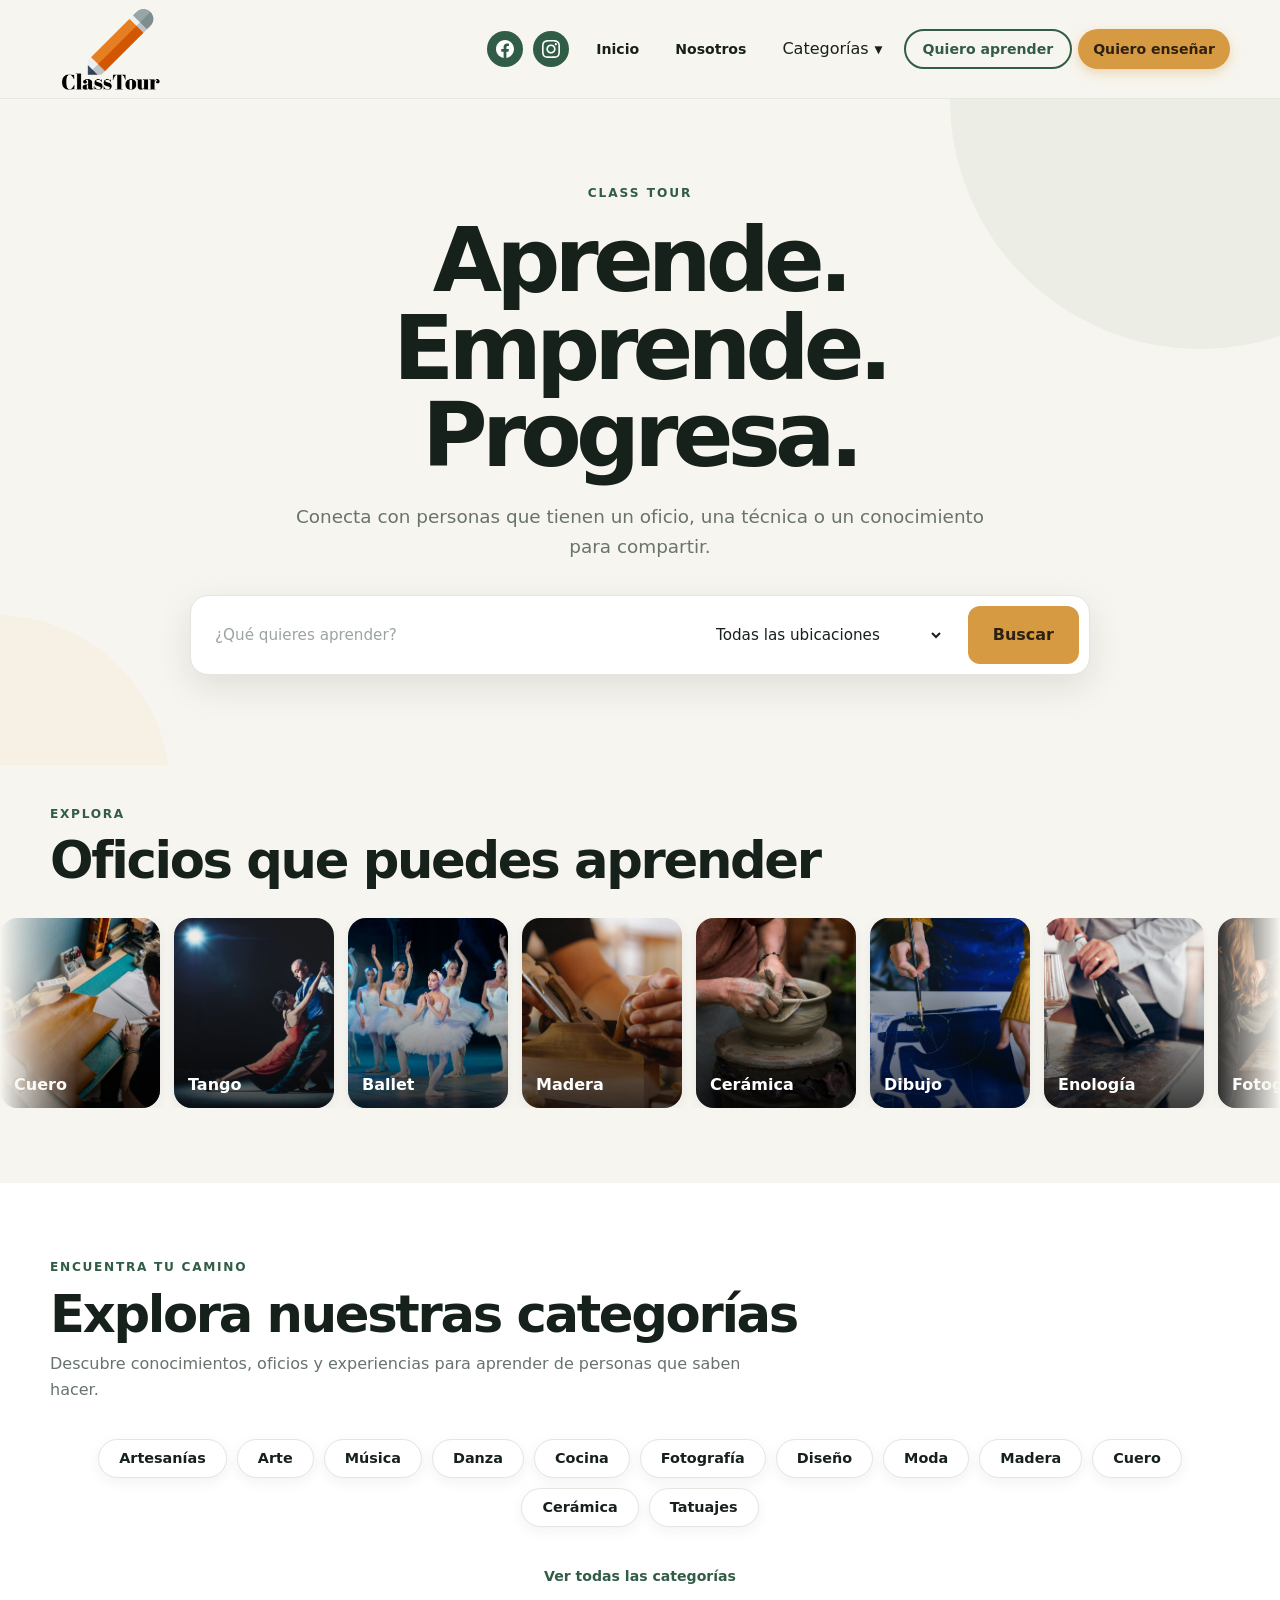
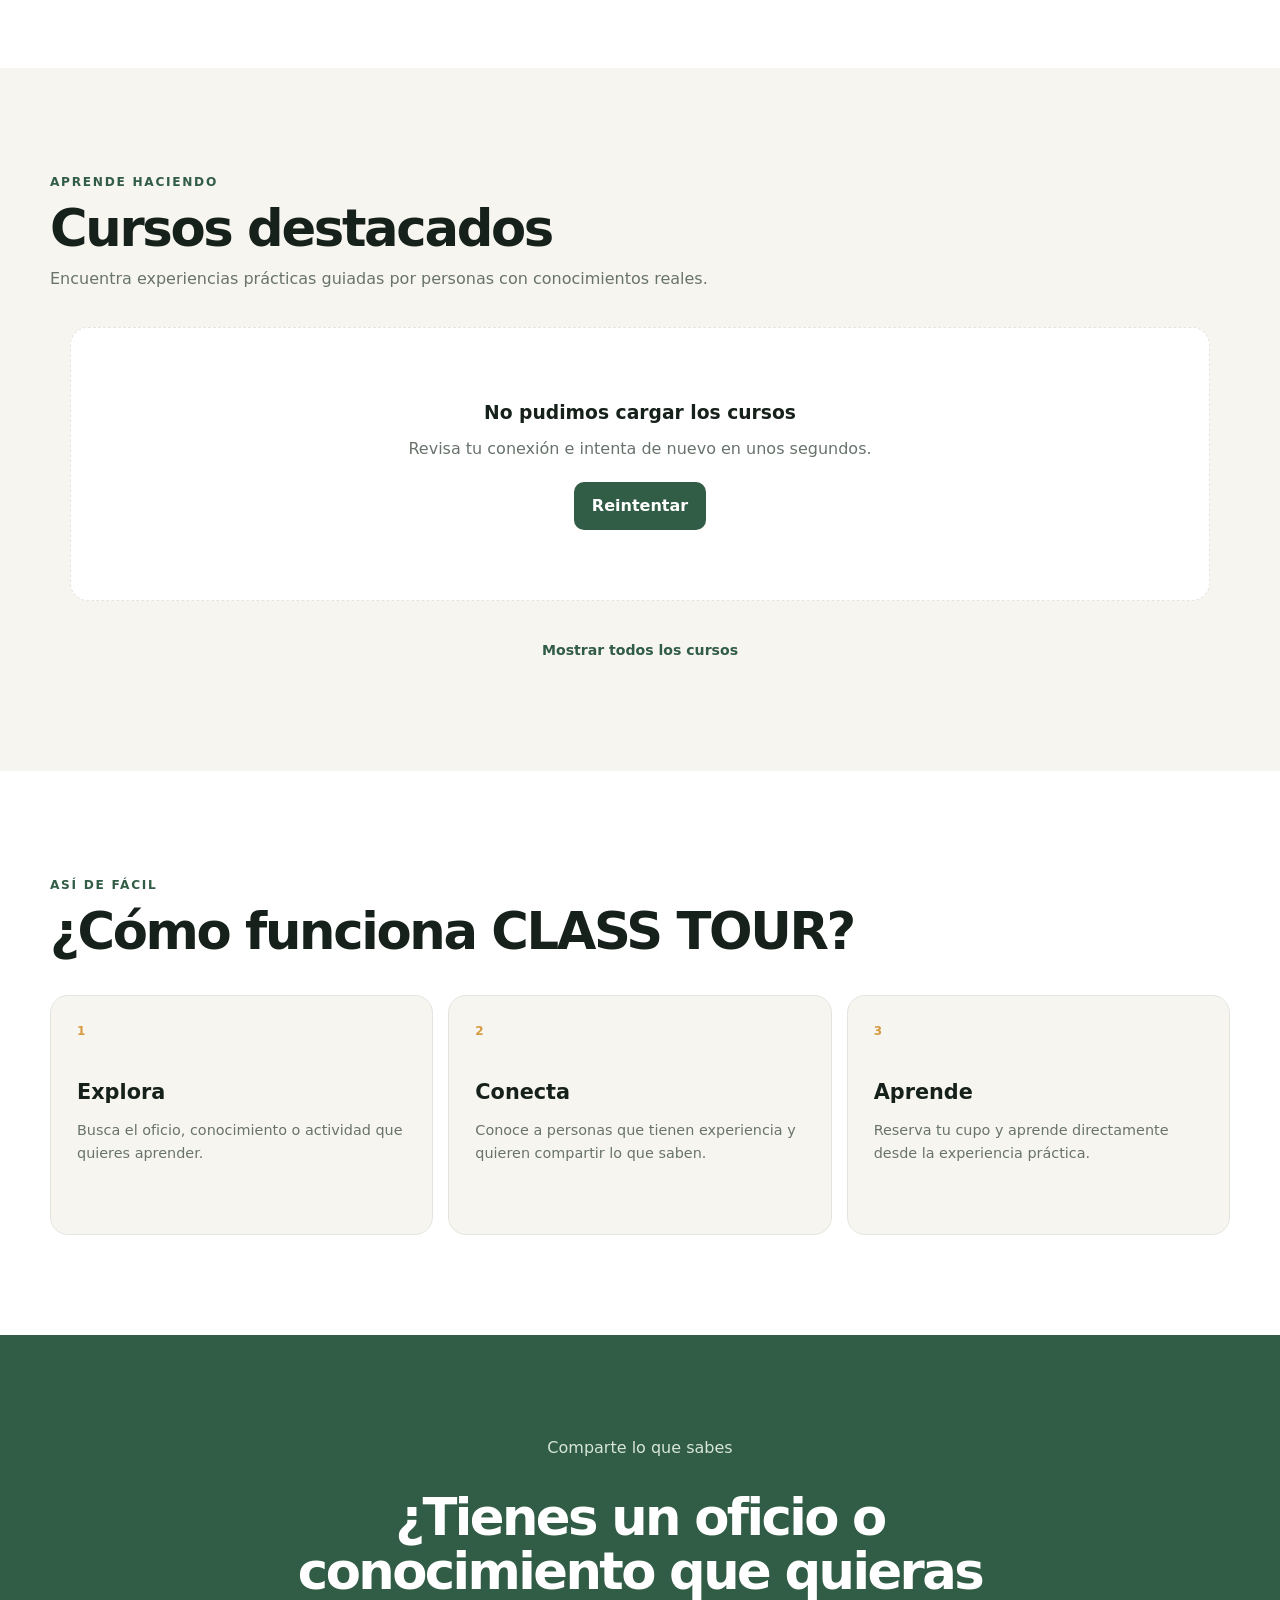
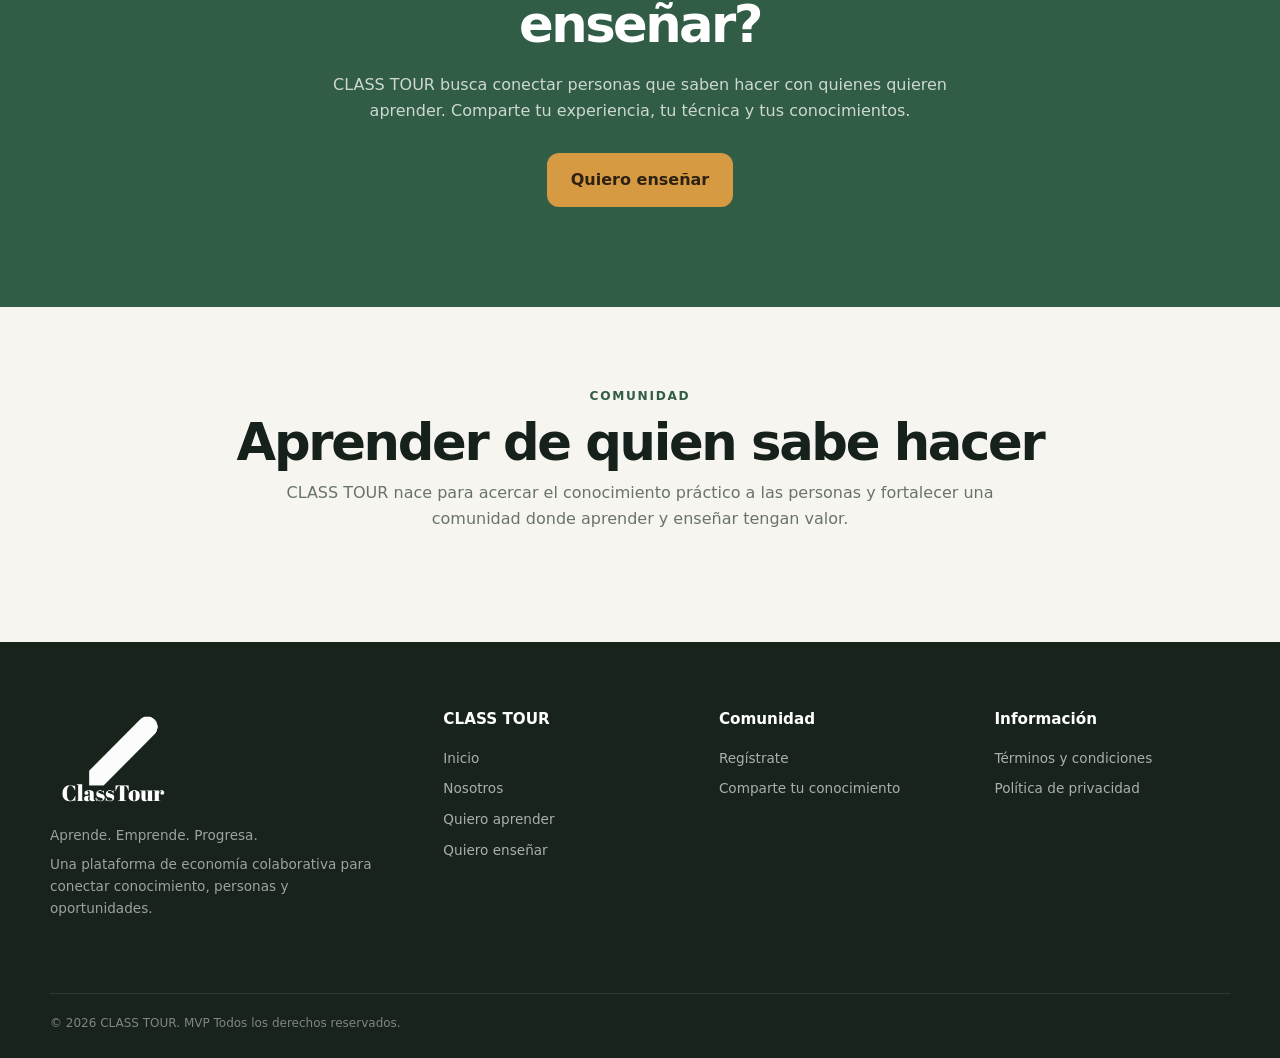
==== commit 1e08177f: "Update script tags for nav.js and app.js" ====
--- a/index.html
+++ b/index.html
@@ -36,7 +36,7 @@
 
   <title>CLASS TOUR | Aprende. Emprende. Progresa.</title>
 
-  <link rel="stylesheet" href="styles.css">
+ <link rel="stylesheet" href="styles.css">
 
   <style>
     /* =========================================================
@@ -1541,12 +1541,8 @@
        APP JS
   ======================================================== -->
 
-  <script src="js/nav.js" defer></script>
-
-  <script
-    src="js/app.js"
-    defer
-  ></script>
+<script src="nav.js"></script>
+<script src="app.js"></script>
 
 
   <!-- =======================================================
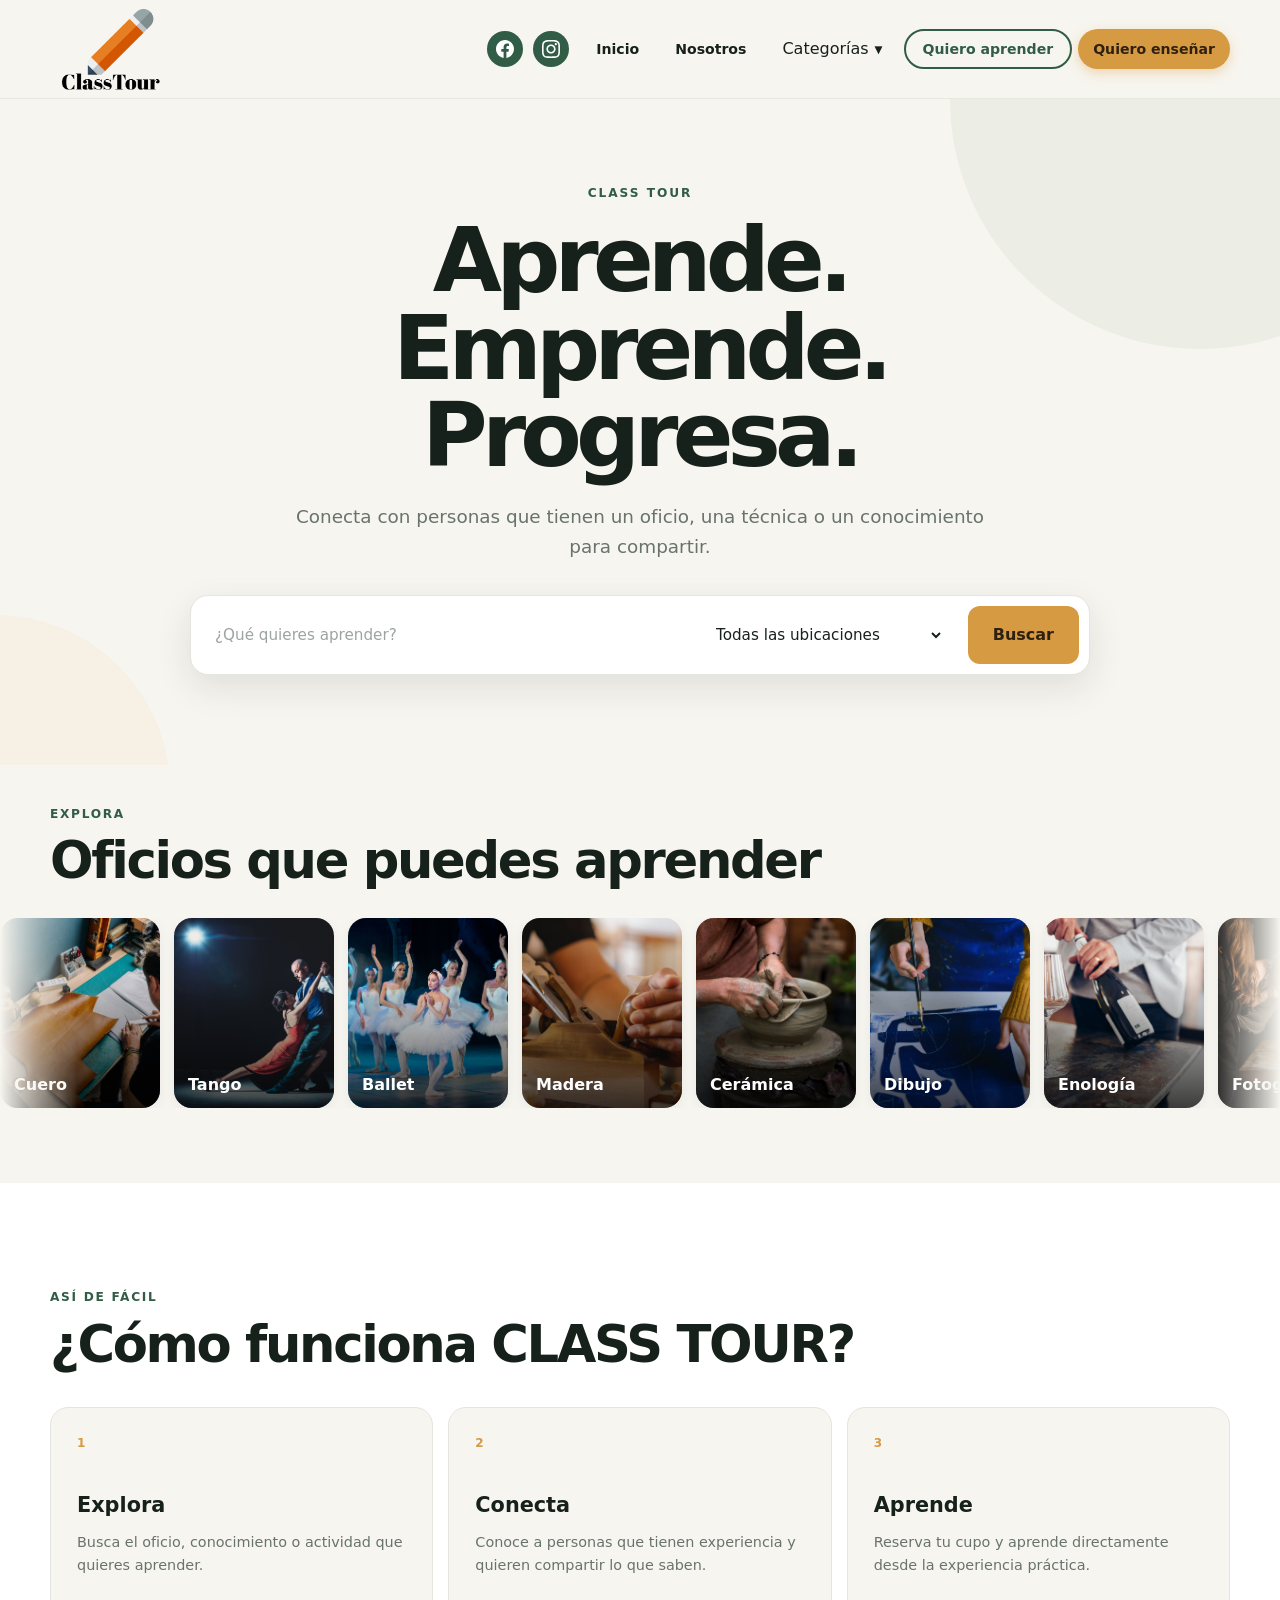
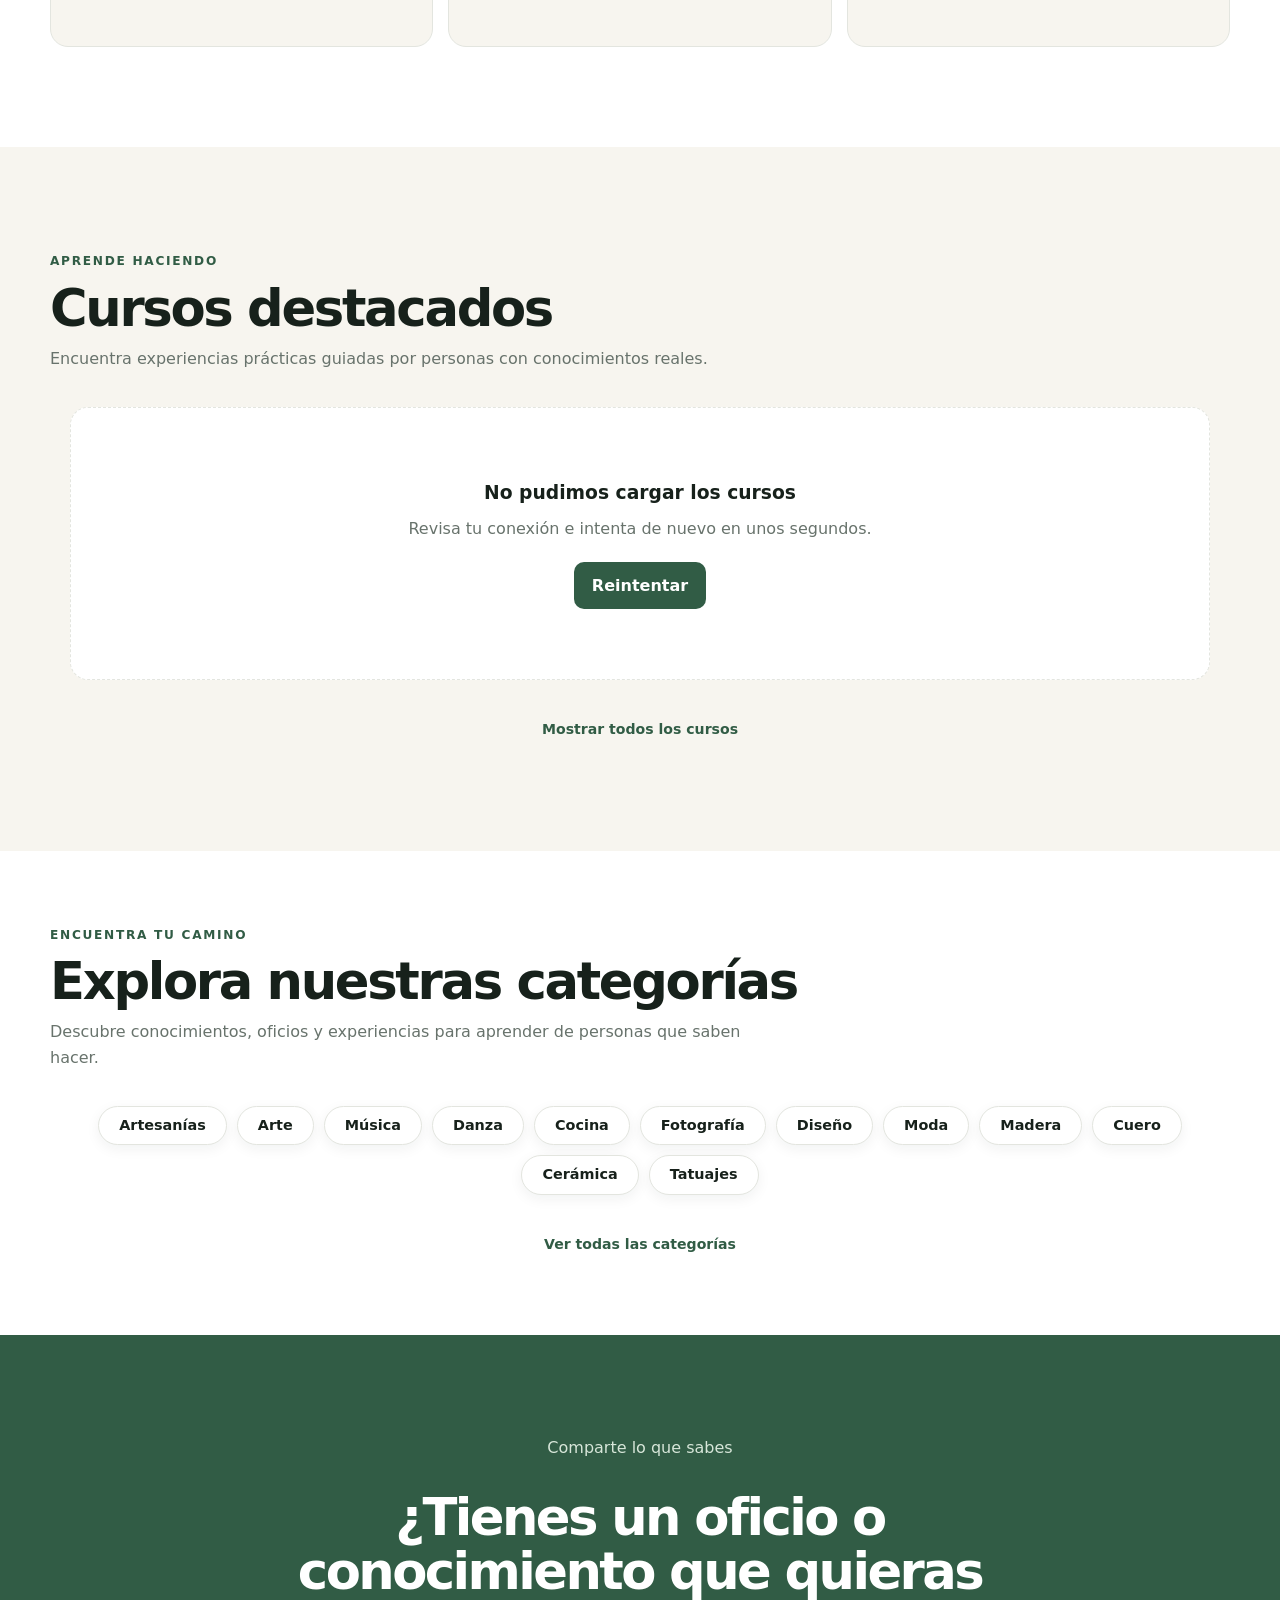
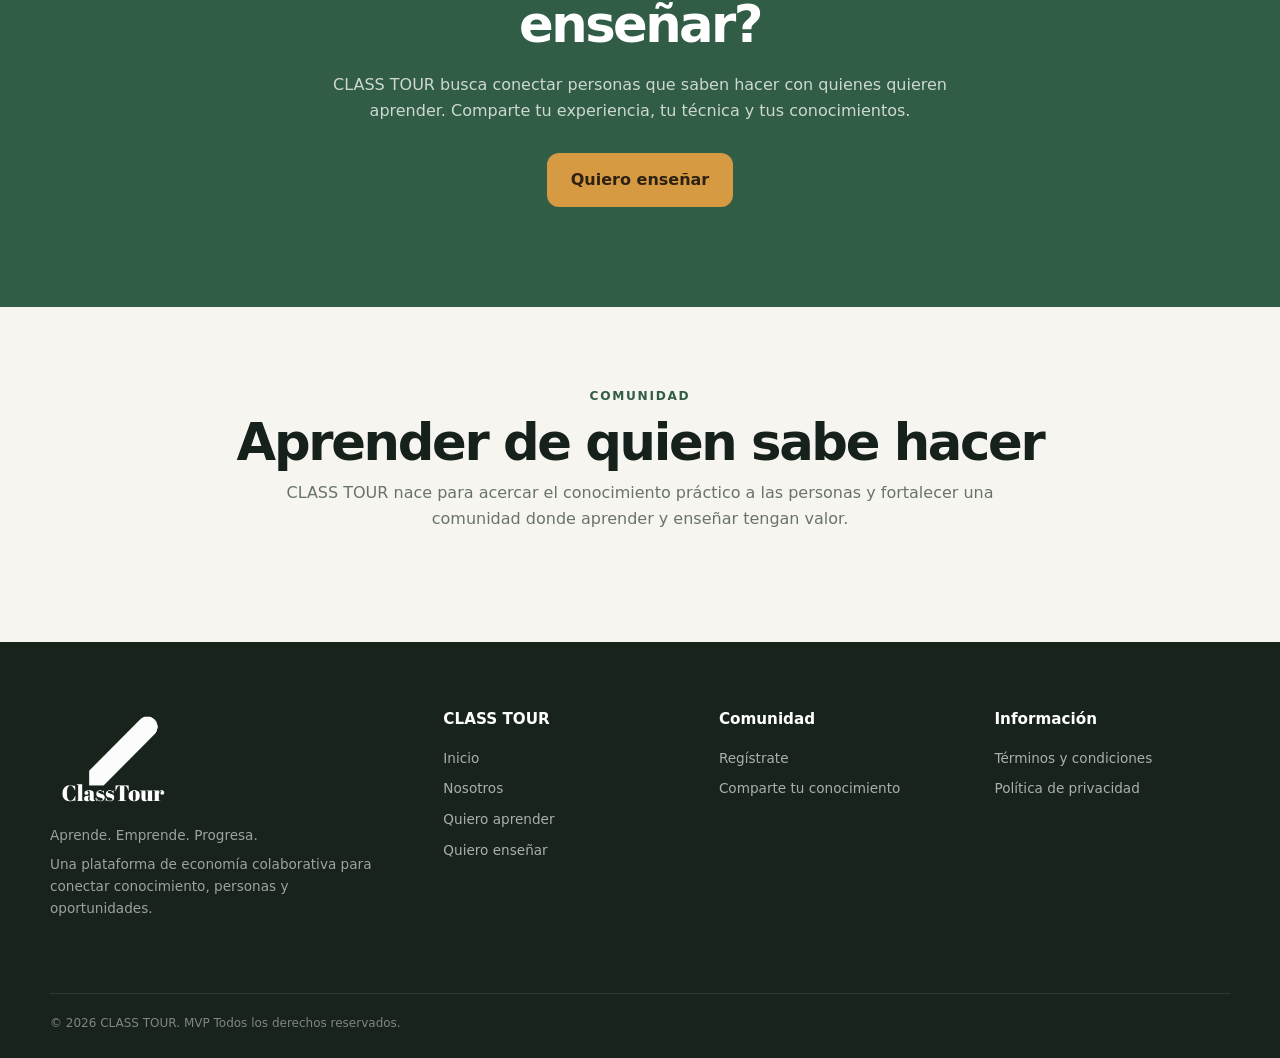
==== commit 56afd160: "Refactor sections for categories and how it works" ====
--- a/index.html
+++ b/index.html
@@ -1093,9 +1093,153 @@
       </div>
 
     </section>
-
-
+ <!-- =====================================================
+         CÓMO FUNCIONA
+    ====================================================== -->
+
+    <section
+      class="how-section"
+      aria-labelledby="howTitle"
+    >
+
+      <div class="section-heading">
+
+        <p class="eyebrow">
+          Así de fácil
+        </p>
+
+        <h2 id="howTitle">
+          ¿Cómo funciona CLASS TOUR?
+        </h2>
+
+      </div>
+
+
+      <div class="how-grid">
+
+        <article class="how-card">
+
+          <span class="how-number" aria-hidden="true">1</span>
+
+          <h3>
+            Explora
+          </h3>
+
+          <p>
+            Busca el oficio, conocimiento o actividad
+            que quieres aprender.
+          </p>
+
+        </article>
+
+
+        <article class="how-card">
+
+          <span class="how-number" aria-hidden="true">2</span>
+
+          <h3>
+            Conecta
+          </h3>
+
+          <p>
+            Conoce a personas que tienen experiencia
+            y quieren compartir lo que saben.
+          </p>
+
+        </article>
+
+
+        <article class="how-card">
+
+          <span class="how-number" aria-hidden="true">3</span>
+
+          <h3>
+            Aprende
+          </h3>
+
+          <p>
+            Reserva tu cupo y aprende directamente
+            desde la experiencia práctica.
+          </p>
+
+        </article>
+
+      </div>
+
+    </section>
+  
     <!-- =====================================================
+         CURSOS DESTACADOS
+    ====================================================== -->
+
+    <section
+      class="courses-section"
+      id="destacados"
+      aria-labelledby="destacadosTitle"
+    >
+
+      <div class="section-heading">
+
+        <p class="eyebrow">
+          Aprende haciendo
+        </p>
+
+        <h2 id="destacadosTitle">
+          Cursos destacados
+        </h2>
+
+        <p>
+          Encuentra experiencias prácticas guiadas
+          por personas con conocimientos reales.
+        </p>
+
+      </div>
+
+
+      <div
+        id="courseGrid"
+        class="course-grid"
+      ></div>
+
+
+      <div
+        id="emptyState"
+        class="empty-state hidden"
+      >
+
+        <h3>
+          No encontramos cursos
+        </h3>
+
+        <p>
+          Intenta cambiar tu búsqueda o explorar
+          todas las opciones disponibles.
+        </p>
+
+        <button
+          type="button"
+          id="clearSearchBtn"
+        >
+          Limpiar búsqueda
+        </button>
+
+      </div>
+
+
+      <div class="section-actions">
+
+        <button
+          type="button"
+          id="showAllBtn"
+        >
+          Mostrar todos los cursos
+        </button>
+
+      </div>
+
+    </section>
+
+  <!-- =====================================================
          CATEGORÍAS
     ====================================================== -->
 
@@ -1144,156 +1288,7 @@
 
       </div>
 
-    </section>
-
-
-    <!-- =====================================================
-         CURSOS DESTACADOS
-    ====================================================== -->
-
-    <section
-      class="courses-section"
-      id="destacados"
-      aria-labelledby="destacadosTitle"
-    >
-
-      <div class="section-heading">
-
-        <p class="eyebrow">
-          Aprende haciendo
-        </p>
-
-        <h2 id="destacadosTitle">
-          Cursos destacados
-        </h2>
-
-        <p>
-          Encuentra experiencias prácticas guiadas
-          por personas con conocimientos reales.
-        </p>
-
-      </div>
-
-
-      <div
-        id="courseGrid"
-        class="course-grid"
-      ></div>
-
-
-      <div
-        id="emptyState"
-        class="empty-state hidden"
-      >
-
-        <h3>
-          No encontramos cursos
-        </h3>
-
-        <p>
-          Intenta cambiar tu búsqueda o explorar
-          todas las opciones disponibles.
-        </p>
-
-        <button
-          type="button"
-          id="clearSearchBtn"
-        >
-          Limpiar búsqueda
-        </button>
-
-      </div>
-
-
-      <div class="section-actions">
-
-        <button
-          type="button"
-          id="showAllBtn"
-        >
-          Mostrar todos los cursos
-        </button>
-
-      </div>
-
-    </section>
-
-
-    <!-- =====================================================
-         CÓMO FUNCIONA
-    ====================================================== -->
-
-    <section
-      class="how-section"
-      aria-labelledby="howTitle"
-    >
-
-      <div class="section-heading">
-
-        <p class="eyebrow">
-          Así de fácil
-        </p>
-
-        <h2 id="howTitle">
-          ¿Cómo funciona CLASS TOUR?
-        </h2>
-
-      </div>
-
-
-      <div class="how-grid">
-
-        <article class="how-card">
-
-          <span class="how-number" aria-hidden="true">1</span>
-
-          <h3>
-            Explora
-          </h3>
-
-          <p>
-            Busca el oficio, conocimiento o actividad
-            que quieres aprender.
-          </p>
-
-        </article>
-
-
-        <article class="how-card">
-
-          <span class="how-number" aria-hidden="true">2</span>
-
-          <h3>
-            Conecta
-          </h3>
-
-          <p>
-            Conoce a personas que tienen experiencia
-            y quieren compartir lo que saben.
-          </p>
-
-        </article>
-
-
-        <article class="how-card">
-
-          <span class="how-number" aria-hidden="true">3</span>
-
-          <h3>
-            Aprende
-          </h3>
-
-          <p>
-            Reserva tu cupo y aprende directamente
-            desde la experiencia práctica.
-          </p>
-
-        </article>
-
-      </div>
-
-    </section>
-
+    </section>  
 
     <!-- =====================================================
          QUIERO ENSEÑAR
--- a/styles.css
+++ b/styles.css
@@ -3299,4 +3299,259 @@
   .form-grid {
     grid-template-columns: repeat(3, 1fr);
   }
-}+}
+.course-media-btn {
+  display: inline-flex;
+  align-items: center;
+  gap: 6px;
+}
+.course-media-btn svg {
+  flex: none;
+}
+.reservation-success {
+  padding: 8px 4px;
+}
+
+.reservation-success .send-options-buttons {
+  display: flex;
+  flex-direction: column;
+  gap: 10px;
+  margin-top: 12px;
+}
+
+.reservation-success .btn {
+  display: block;
+  width: 100%;
+  padding: 12px 16px;
+  border-radius: 10px;
+  font-weight: 700;
+  text-align: center;
+  text-decoration: none;
+  cursor: pointer;
+}
+
+.reservation-success .btn-light {
+  background: #fff;
+  color: #315c45;
+  border: 1px solid #d9d9d9;
+}
+
+.reservation-success .btn-light:hover {
+  background: #f4f4f0;
+}
+.learning-list {
+  list-style: none;
+  margin: 8px 0 0;
+  padding: 0;
+  display: grid;
+  gap: 8px;
+}
+.learning-list li {
+  position: relative;
+  padding-left: 26px;
+}
+.learning-list li::before {
+  content: "✓";
+  position: absolute;
+  left: 0;
+  top: 0;
+  color: #315c45;
+  font-weight: 800;
+}
+.card-learning {
+  margin: 4px 0 14px;
+  font-size: 0.88rem;
+}
+.card-learning strong {
+  display: block;
+  margin-bottom: 6px;
+  color: #17211b;
+}
+.card-learning ul {
+  list-style: none;
+  margin: 0;
+  padding: 0;
+  display: grid;
+  gap: 4px;
+}
+.card-learning li {
+  position: relative;
+  padding-left: 20px;
+  color: #68736c;
+}
+.card-learning li::before {
+  content: "✓";
+  position: absolute;
+  left: 0;
+  color: #315c45;
+  font-weight: 800;
+}
+.card-learning li.card-learning-more::before {
+  content: "";
+}
+.card-learning li.card-learning-more {
+  padding-left: 0;
+  font-weight: 700;
+  color: #315c45;
+}
+.course-card {
+  display: flex;
+  flex-direction: column;
+}
+.course-info {
+  display: flex;
+  flex-direction: column;
+  flex: 1;
+}
+.course-actions {
+  margin-top: auto;
+}
+/* =========================================================
+   AJUSTES: BOTONES, CIERRE DEL MODAL Y CUADROS DE TEXTO
+   (para revertir, borre solo este bloque)
+   ========================================================= */
+
+/* 1. Botones: los claros ahora se ven como botones y los enlaces se alinean igual */
+.btn {
+  display: inline-flex;
+  align-items: center;
+  justify-content: center;
+  text-decoration: none;
+}
+
+.btn-light {
+  border: 1px solid var(--line);
+}
+
+/* 2. La X del modal se queda visible al hacer scroll */
+.modal-close {
+  position: sticky;
+  top: 10px;
+  right: auto;
+  display: block;
+  margin: 10px 10px -50px auto;
+}
+
+/* 3. Cuadros de texto más cómodos */
+.form-group textarea {
+  height: auto;
+  min-height: 80px;
+  resize: vertical;
+}
+/* =========================================================
+   FICHA DEL CURSO COMPACTA (escritorio y tablet horizontal)
+   (para revertir, borre solo este bloque)
+   ========================================================= */
+
+@media (min-width: 901px) {
+
+  .modal-box:has(.course-detail) {
+    width: min(1040px, 100%);
+  }
+
+  .course-detail {
+    grid-template-columns: 0.75fr 1.25fr;
+  }
+
+  /* La foto llena el alto en vez de quedarse fija y cortada */
+  .course-detail-image img {
+    position: static;
+    height: 100%;
+    min-height: 0;
+    max-height: none;
+  }
+
+  .course-detail-content {
+    padding: 22px 28px;
+  }
+
+  .course-detail-badge {
+    margin-bottom: 6px;
+  }
+
+  .course-detail-content h2 {
+    margin-bottom: 4px;
+    font-size: clamp(1.5rem, 2.4vw, 2rem);
+    letter-spacing: -0.03em;
+  }
+
+  .detail-tutor {
+    margin-bottom: 0;
+    font-size: 0.9rem;
+  }
+
+  .detail-grid {
+    gap: 8px;
+    margin: 8px 0;
+  }
+
+  .detail-grid div {
+    padding: 7px 10px;
+  }
+
+  .detail-section {
+    margin: 10px 0;
+  }
+
+  .detail-section h3 {
+    margin-bottom: 6px;
+    font-size: 1rem;
+  }
+
+  .detail-section p {
+    margin-bottom: 0;
+    font-size: 0.9rem;
+    line-height: 1.45;
+  }
+
+  /* Lista "¿Qué se aprende?" en dos columnas */
+  .learning-list {
+    grid-template-columns: repeat(2, 1fr);
+    gap: 4px 16px;
+    margin-top: 4px;
+    font-size: 0.88rem;
+  }
+
+  .learning-list li {
+    padding-left: 22px;
+  }
+
+  /* Precio en una sola línea */
+  .detail-price {
+    flex-direction: row;
+    align-items: baseline;
+    gap: 8px;
+    margin: 8px 0;
+  }
+
+  .detail-price strong {
+    font-size: 1.35rem;
+  }
+
+  .course-detail-content .cash-notice {
+    margin: 8px 0;
+    padding: 8px 12px;
+    font-size: 0.8rem;
+  }
+
+  .course-detail-content .booking-box {
+    gap: 14px;
+    margin-top: 8px;
+    padding: 12px 16px;
+  }
+
+  .course-detail-content .booking-box h3 {
+    margin-bottom: 0;
+    font-size: 0.95rem;
+  }
+
+  /* El texto de apoyo se oculta; el título y el botón bastan */
+  .course-detail-content .booking-box p {
+    display: none;
+  }
+
+  .course-detail-content .booking-box button {
+    padding: 9px 14px;
+    font-size: 0.85rem;
+  }
+}
